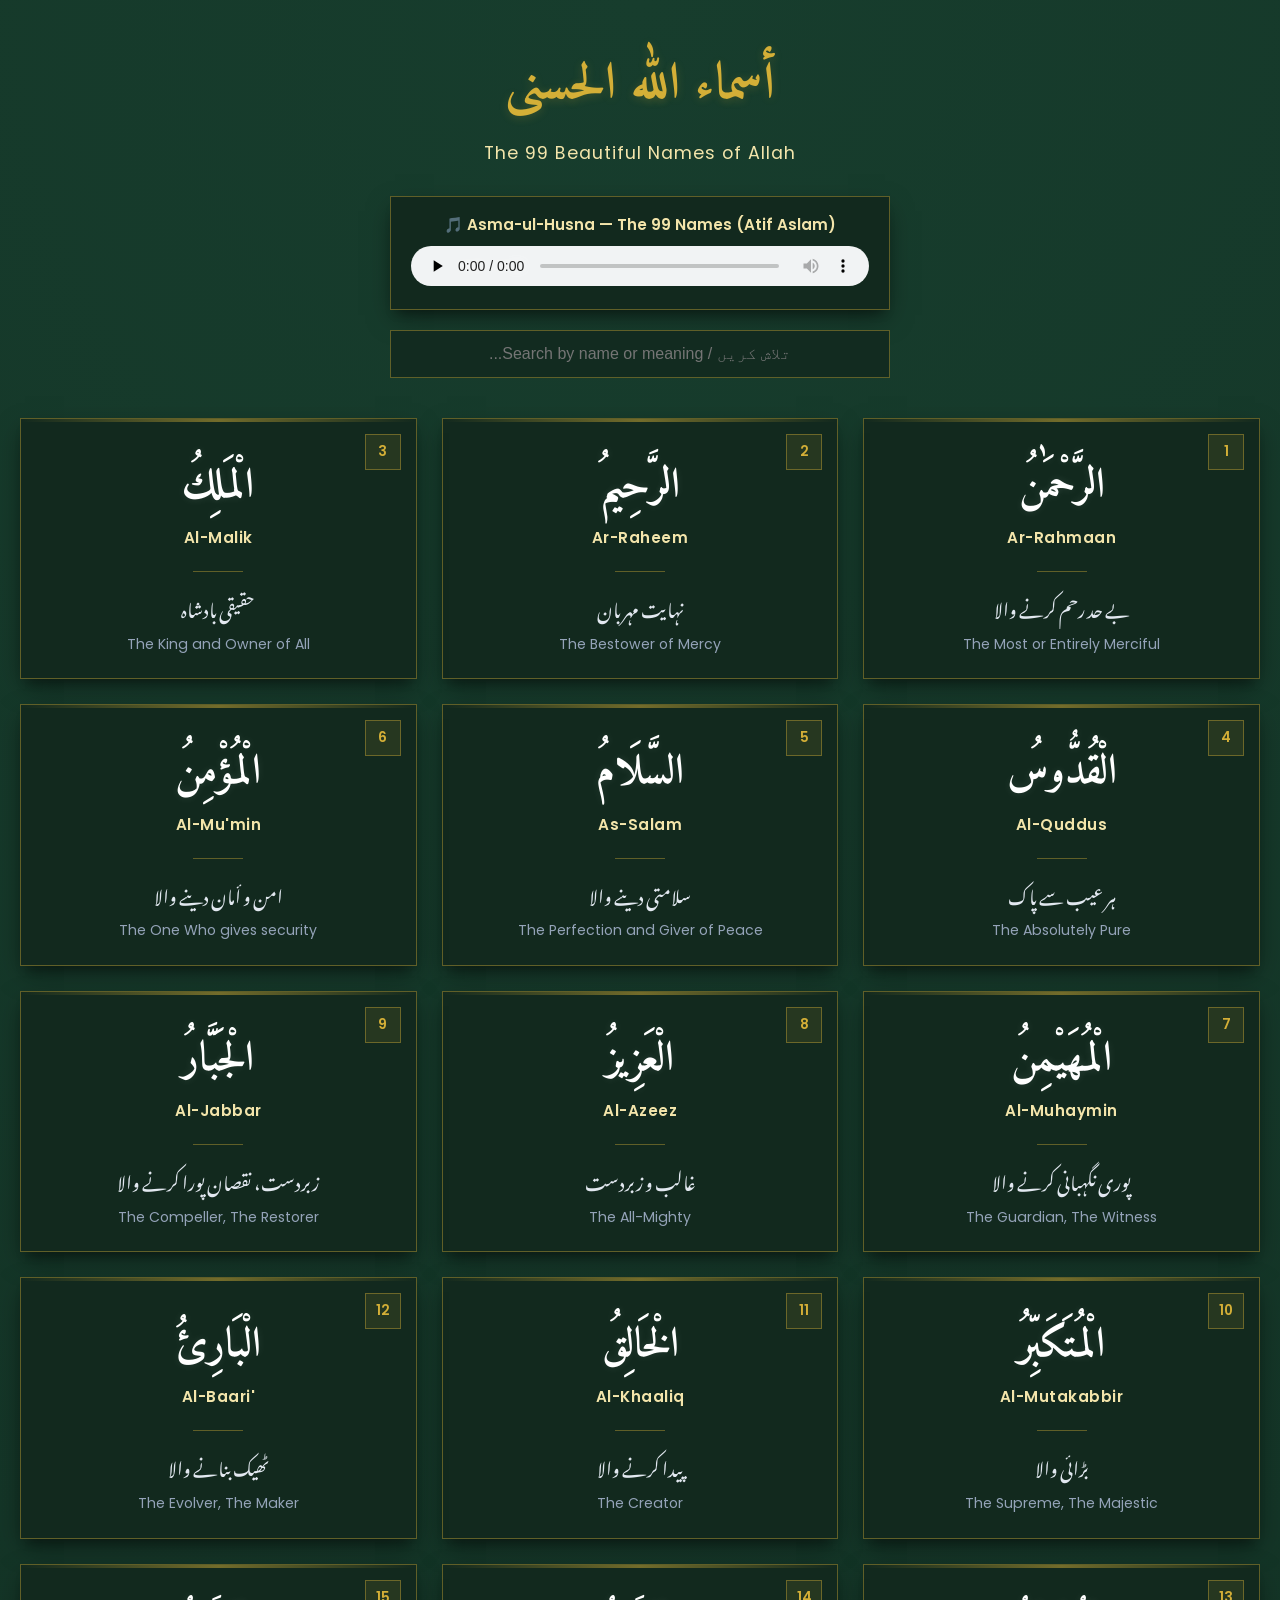
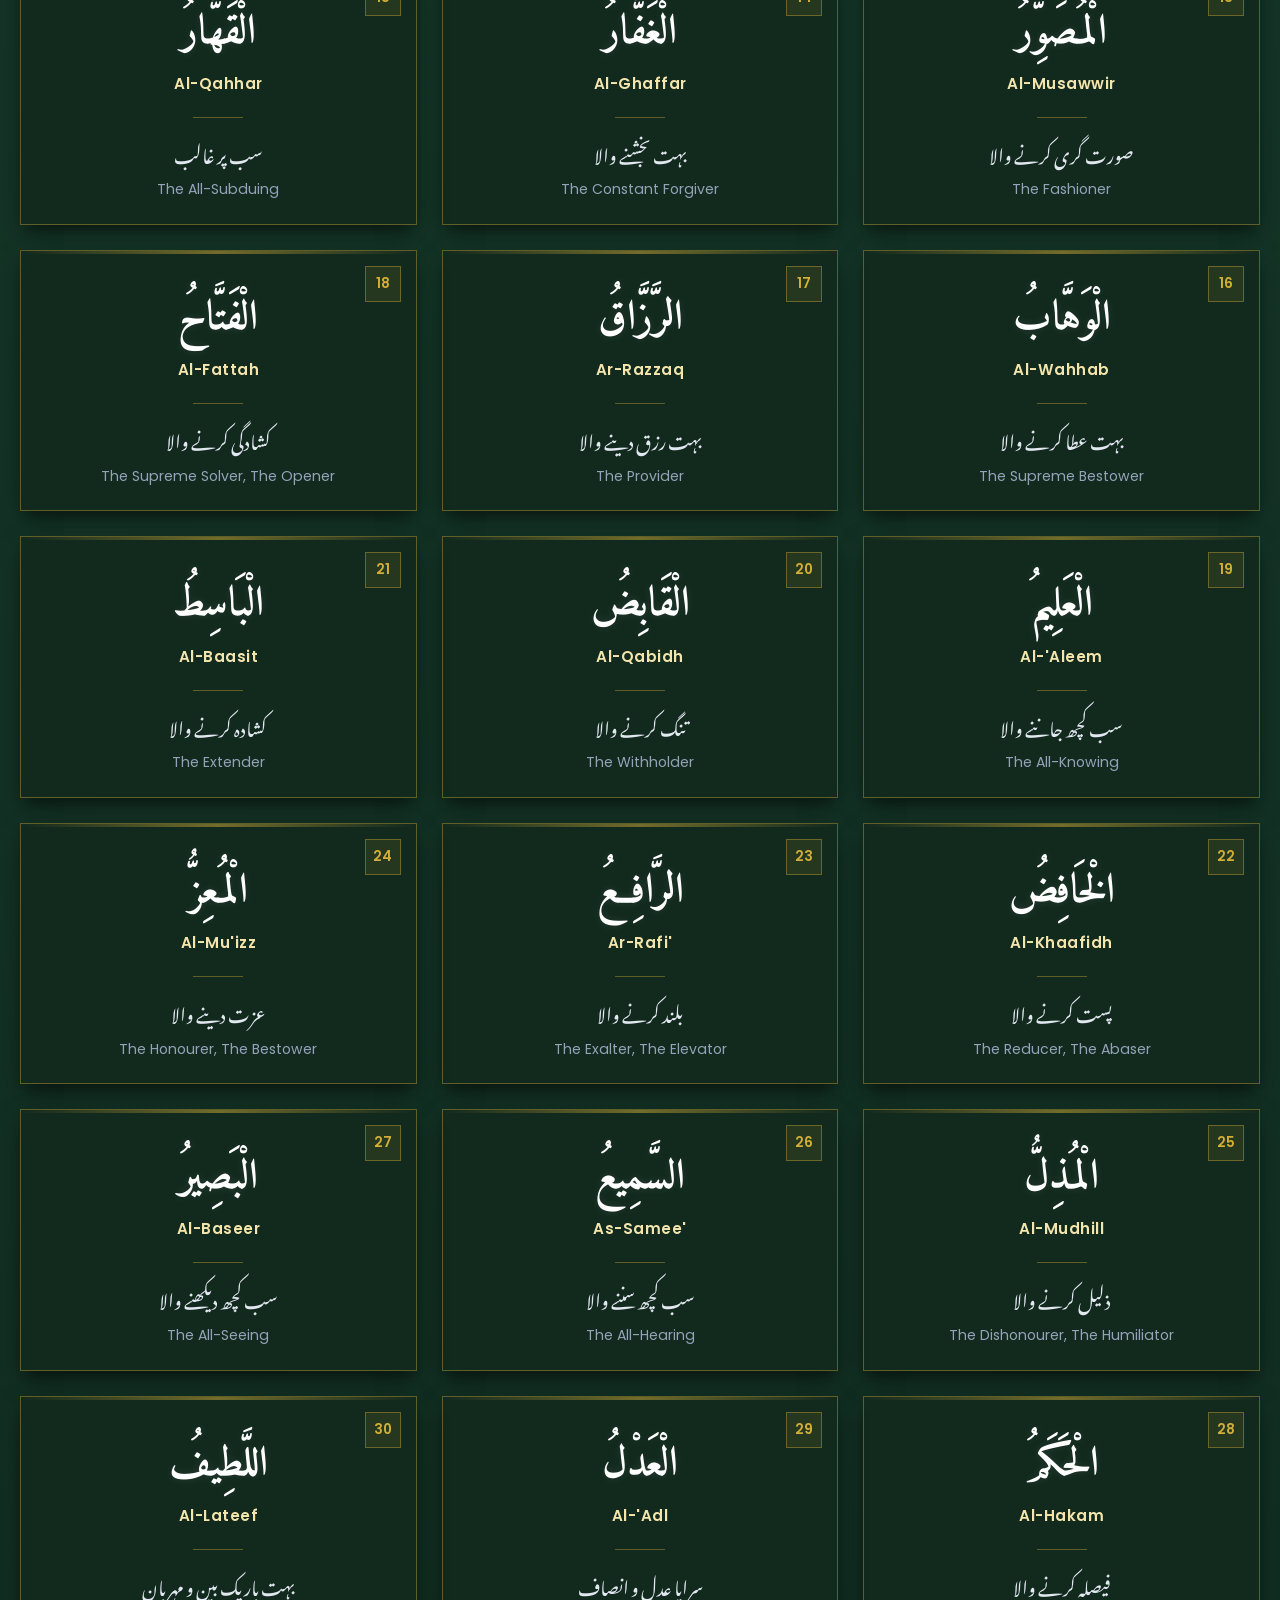
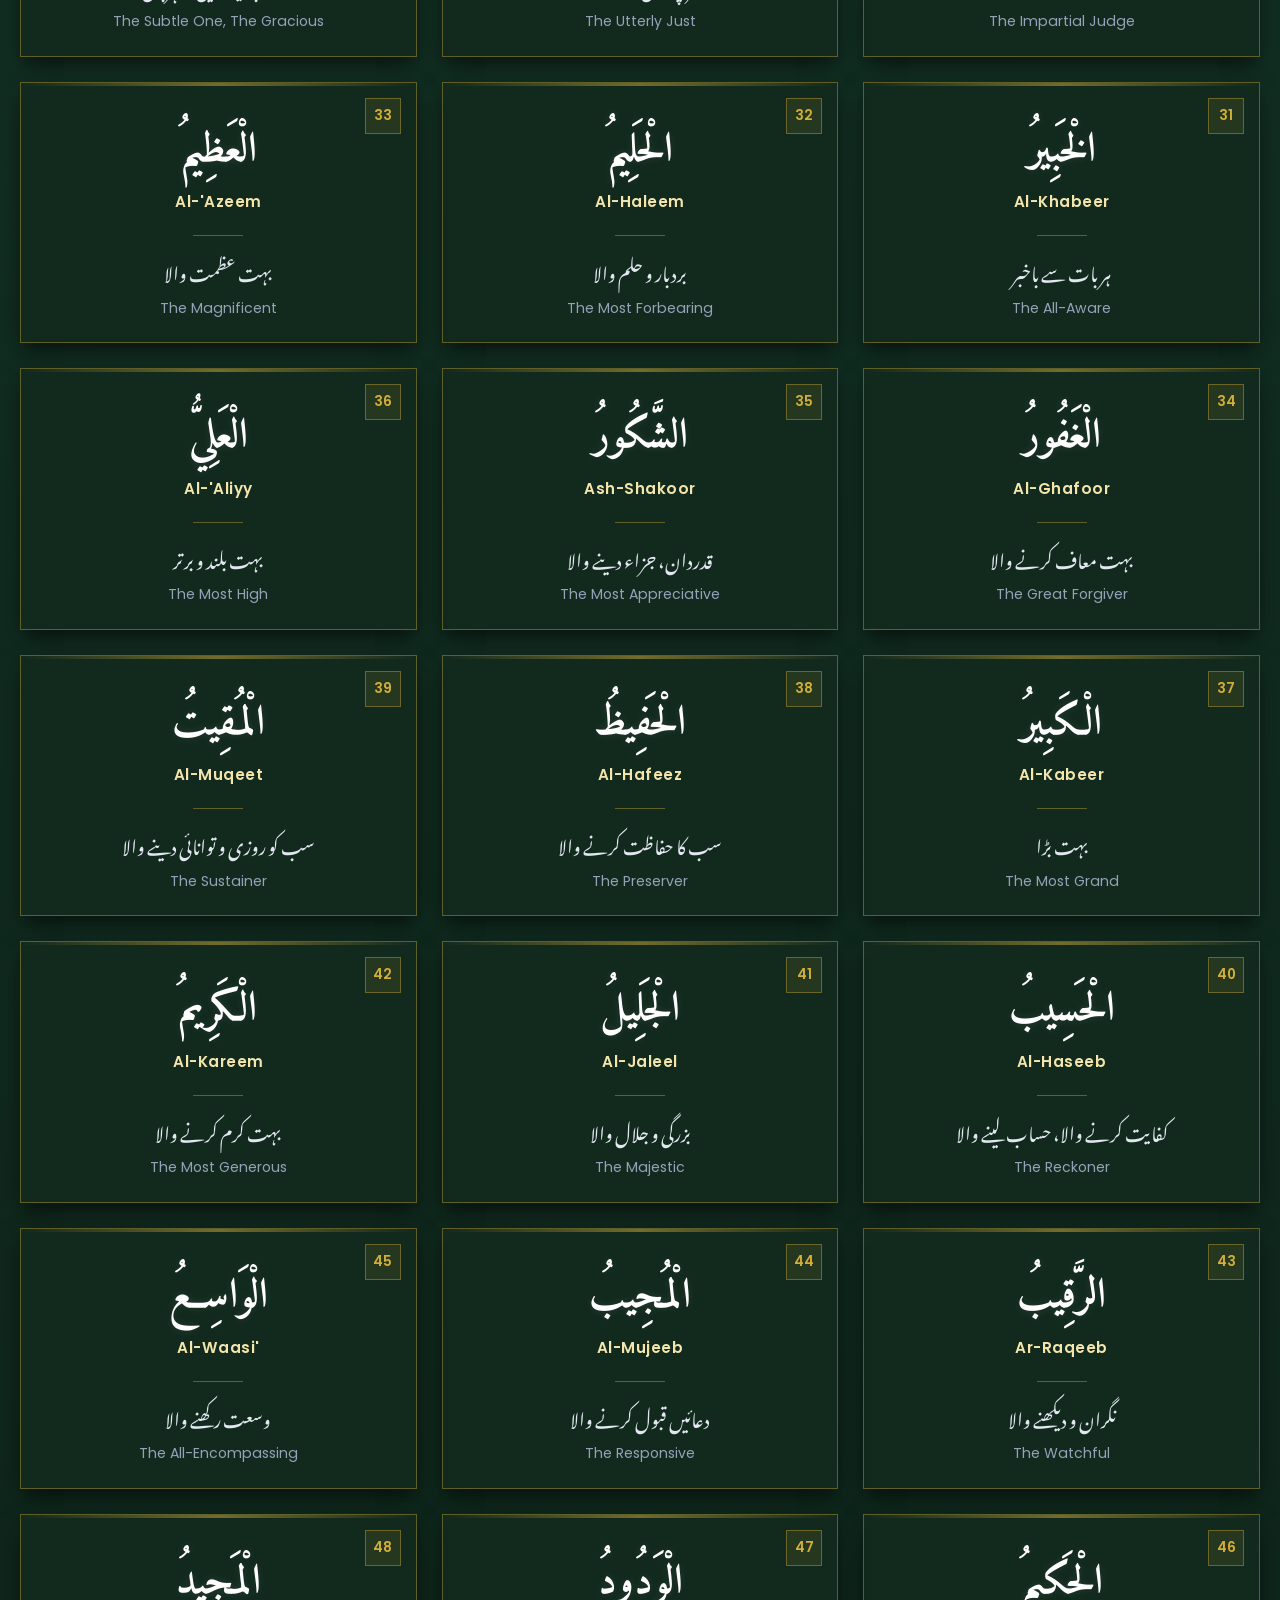
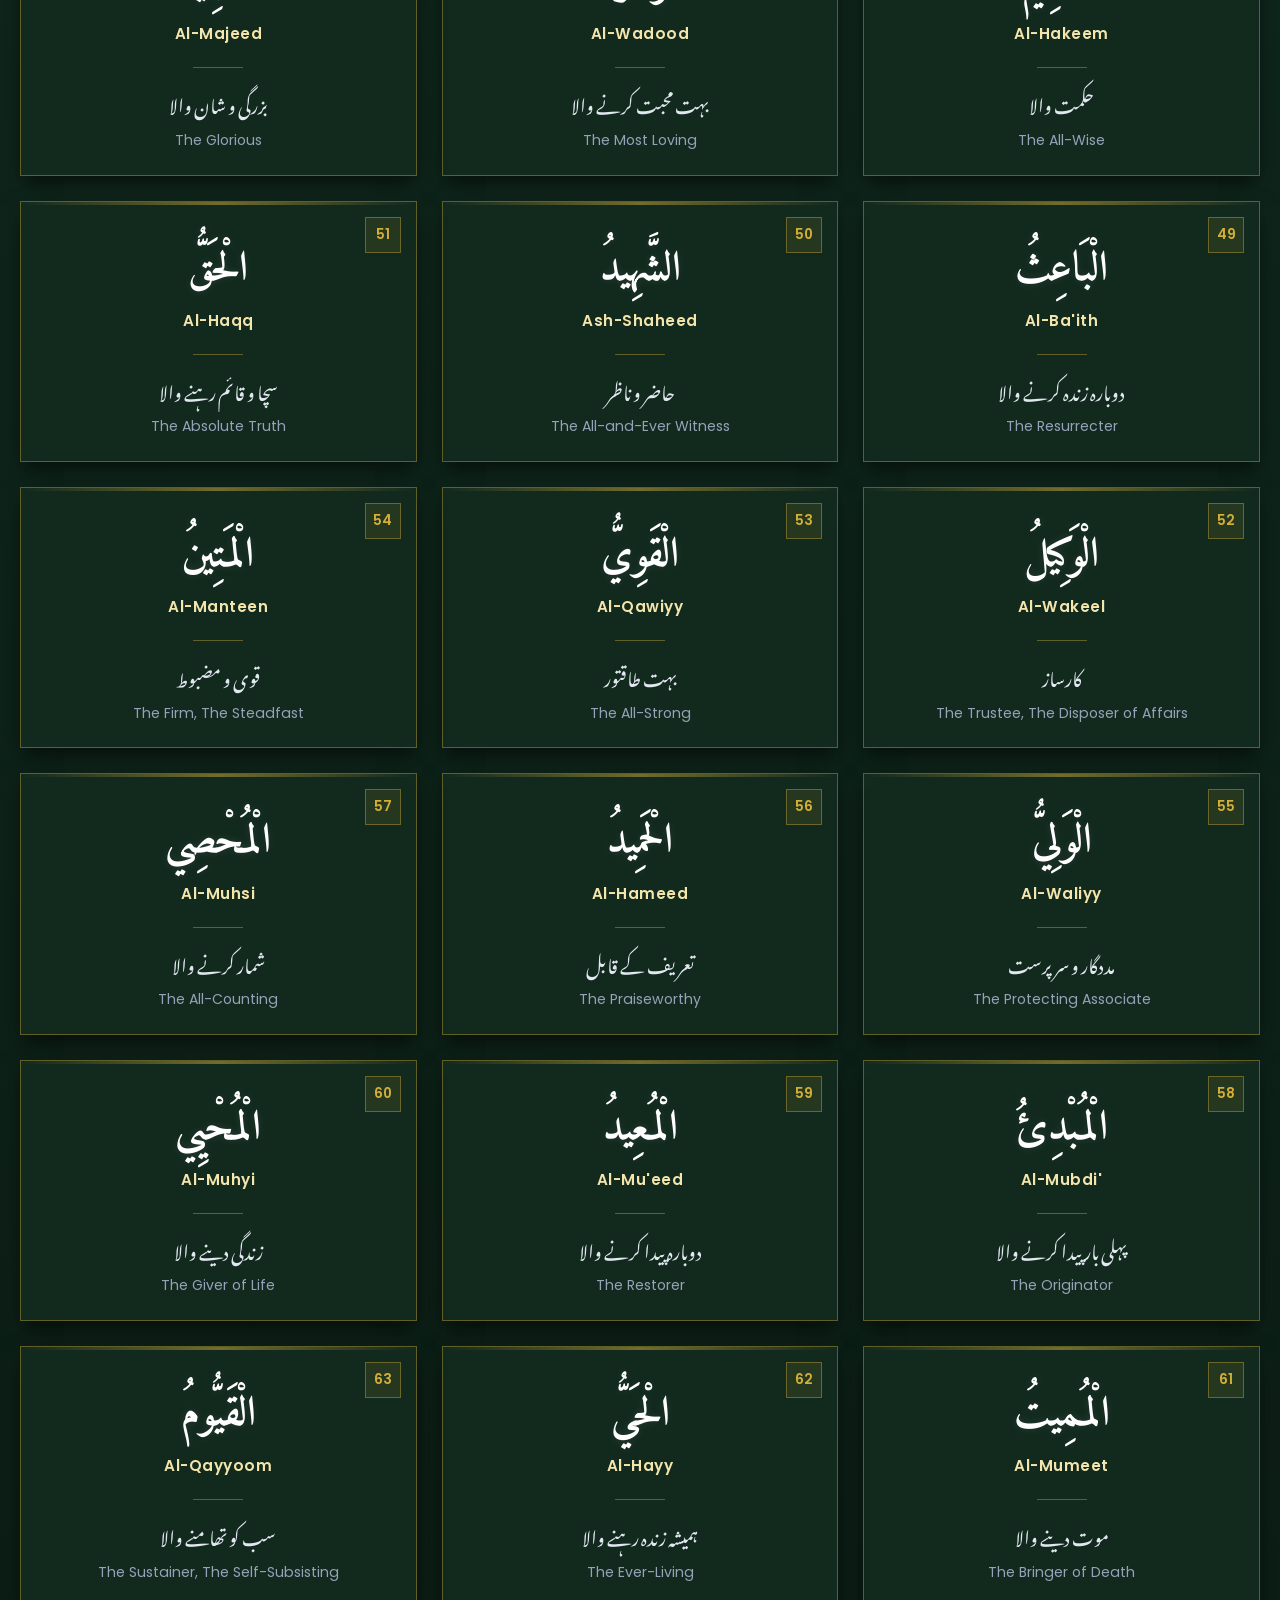
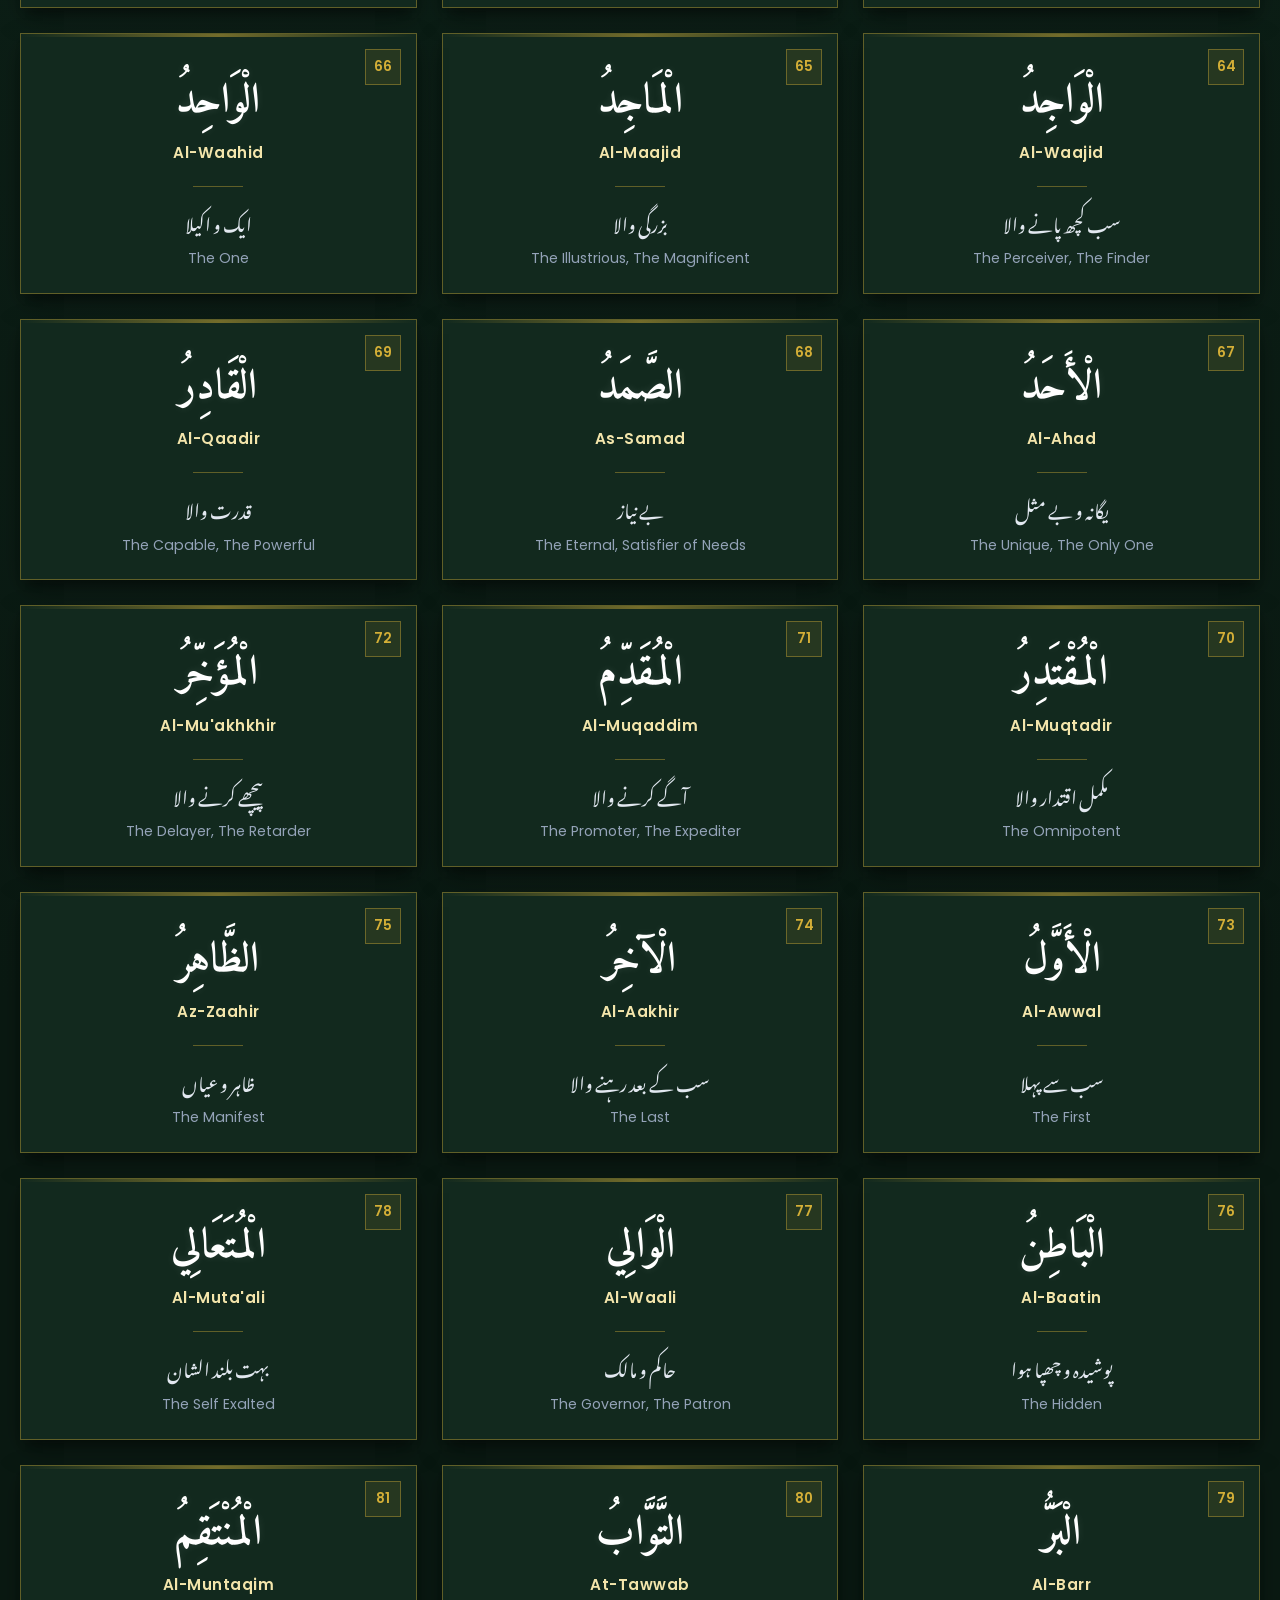
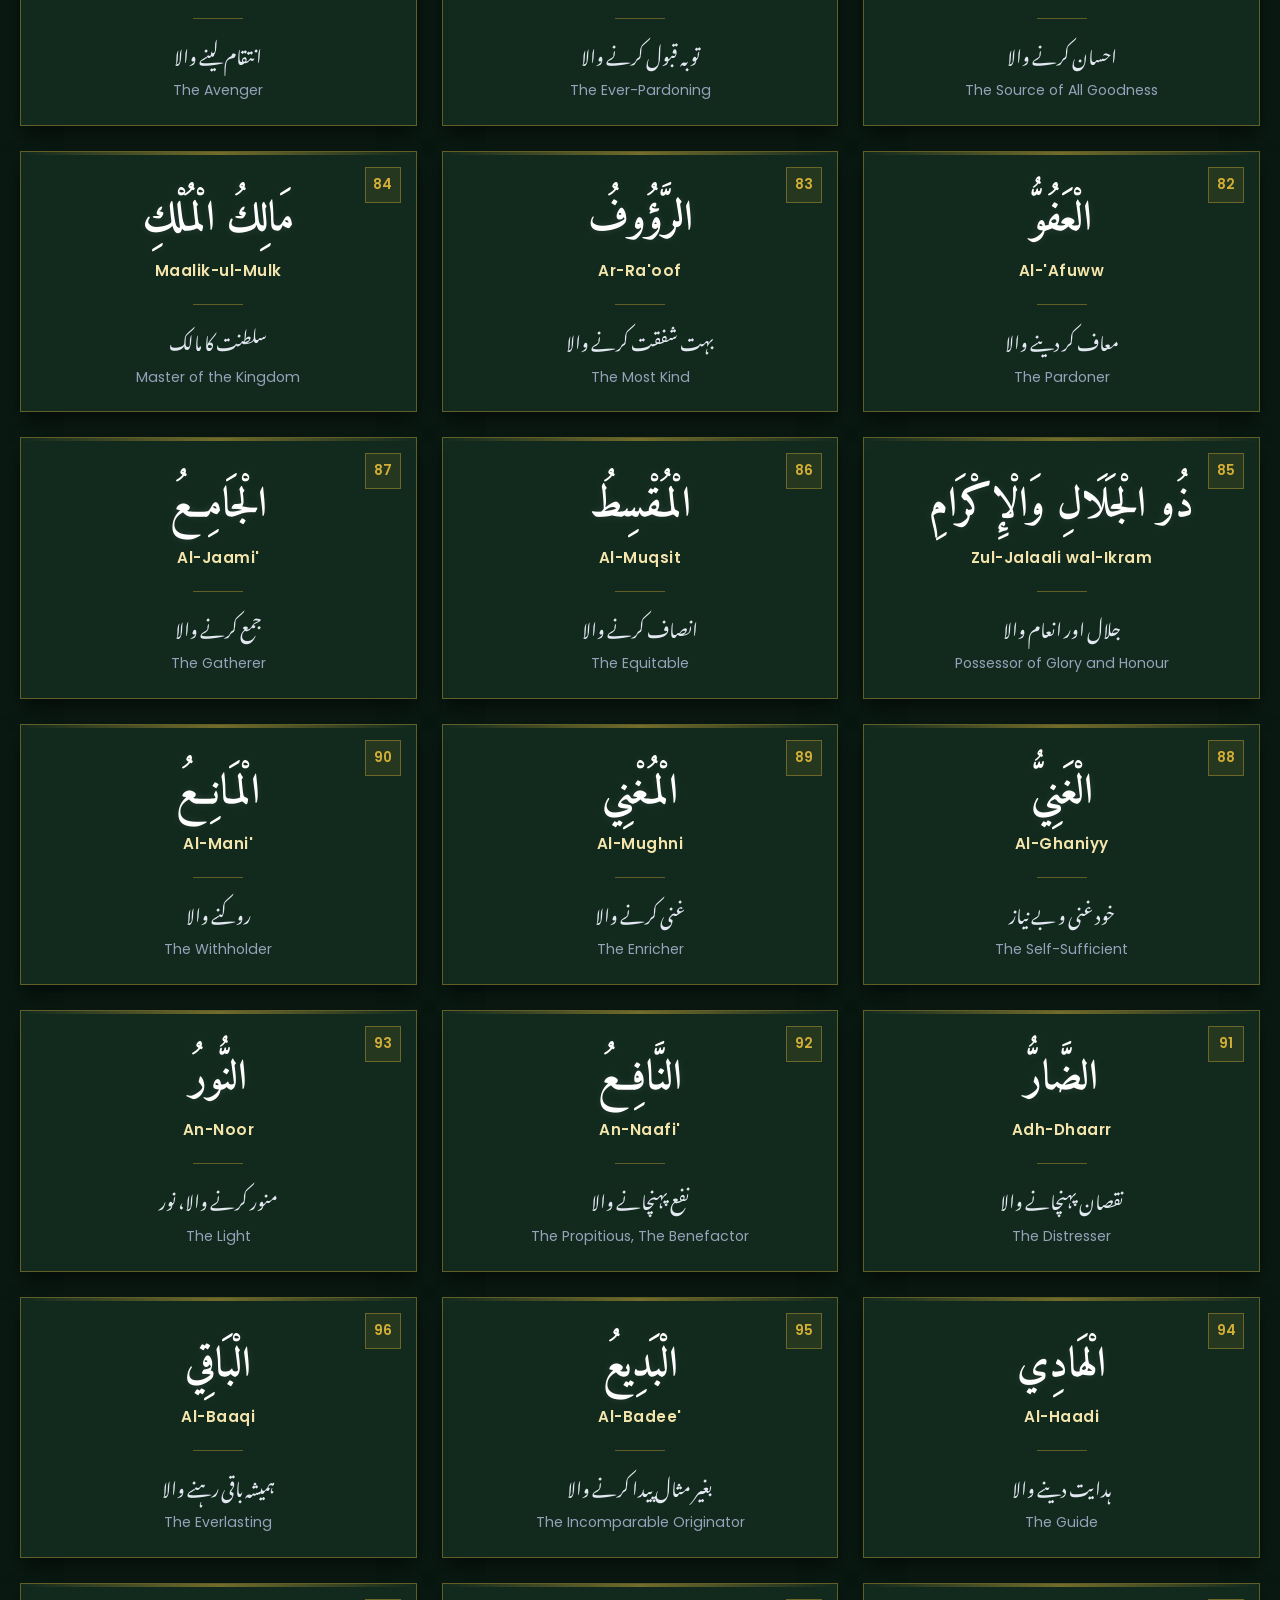
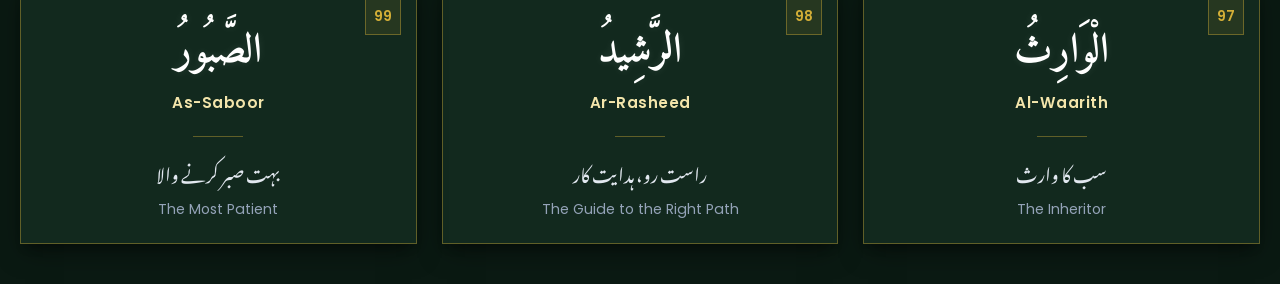
==== Allah/index.html @ 7d2c1399 "Add files via upload" ====
<!DOCTYPE html>
<html lang="ur" dir="rtl">
<head>
    <meta charset="UTF-8">
    <meta name="viewport" content="width=device-width, initial-scale=1.0">
    <title>أسماء الله الحسنى - 99 Names of Allah</title>
    <!-- Google Fonts -->
    <link rel="preconnect" href="https://fonts.googleapis.com">
    <link rel="preconnect" href="https://fonts.gstatic.com" crossorigin>
    <link href="https://fonts.googleapis.com/css2?family=Amiri:ital,wght@0,400;0,700;1,400&family=Noto+Nastaliq+Urdu:wght@400;700&family=Poppins:wght@300;400;600&display=swap" rel="stylesheet">
    
    <style>
        :root {
            --bg-primary: #0a1912;
            --bg-card: #12291e;
            --accent-gold: #d4af37;
            --accent-gold-light: #f3e5ab;
            --text-arabic: #ffffff;
            --text-urdu: #e2e8f0;
            --text-english: #94a3b8;
            --border-gold: rgba(212, 175, 55, 0.4);
            --shadow-card: 0 10px 25px -5px rgba(0, 0, 0, 0.5), 0 8px 10px -6px rgba(0, 0, 0, 0.3);
        }

        * {
            box-sizing: border-box;
            margin: 0;
            padding: 0;
        }

        body {
            background-color: var(--bg-primary);
            background-image: radial-gradient(circle at 50% 0%, #173d2d 0%, #0a1912 75%);
            color: var(--text-urdu);
            font-family: 'Poppins', 'Noto Nastaliq Urdu', sans-serif;
            min-height: 100vh;
            padding: 40px 20px;
        }

        .header {
            text-align: center;
            margin-bottom: 30px;
        }

        .header h1 {
            font-family: 'Amiri', serif;
            font-size: 3.2rem;
            color: var(--accent-gold);
            margin-bottom: 10px;
            text-shadow: 0 2px 10px rgba(212, 175, 55, 0.2);
        }

        .header p {
            font-size: 1.1rem;
            color: var(--accent-gold-light);
            letter-spacing: 1px;
            direction: ltr;
        }

        /* Audio Player Section */
        .audio-container {
            max-width: 500px;
            margin: 0 auto 20px auto;
            background: var(--bg-card);
            border: 1px solid var(--border-gold);
            padding: 16px 20px;
            border-radius: 0; /* Sharp square corners */
            text-align: center;
            box-shadow: var(--shadow-card);
        }

        .audio-title {
            color: var(--accent-gold-light);
            font-size: 0.95rem;
            margin-bottom: 10px;
            font-weight: 600;
            direction: ltr;
        }

        .audio-container audio {
            width: 100%;
            height: 40px;
            outline: none;
            border-radius: 0; /* Sharp corners for audio player control */
        }

        .search-container {
            max-width: 500px;
            margin: 0 auto 40px auto;
            position: relative;
        }

        .search-container input {
            width: 100%;
            padding: 14px 20px;
            border-radius: 0; /* Sharp square corners */
            border: 1px solid var(--border-gold);
            background: rgba(18, 41, 30, 0.8);
            color: #fff;
            font-size: 1rem;
            text-align: center;
            outline: none;
            backdrop-filter: blur(5px);
            transition: all 0.3s ease;
        }

        .search-container input:focus {
            border-color: var(--accent-gold);
            box-shadow: 0 0 15px rgba(212, 175, 55, 0.3);
        }

        /* Responsive Grid: 3 cards per row on Desktop */
        .names-grid {
            display: grid;
            grid-template-columns: repeat(3, 1fr);
            gap: 25px;
            max-width: 1280px;
            margin: 0 auto;
            direction: rtl; /* Flow starts from Urdu/Right side */
        }

        .card {
            background: var(--bg-card);
            border: 1px solid var(--border-gold);
            border-radius: 0; /* Sharp square corners */
            padding: 24px 20px;
            position: relative;
            display: flex;
            flex-direction: column;
            align-items: center;
            justify-content: space-between;
            text-align: center;
            box-shadow: var(--shadow-card);
            transition: transform 0.3s ease, box-shadow 0.3s ease, border-color 0.3s ease;
            overflow: hidden;
        }

        .card::before {
            content: '';
            position: absolute;
            top: 0;
            left: 0;
            right: 0;
            height: 3px;
            background: linear-gradient(90deg, transparent, var(--accent-gold), transparent);
            opacity: 0.5;
            transition: opacity 0.3s ease;
        }

        .card:hover {
            transform: translateY(-6px);
            border-color: var(--accent-gold);
            box-shadow: 0 15px 30px -5px rgba(0, 0, 0, 0.7), 0 0 15px rgba(212, 175, 55, 0.2);
        }

        .card:hover::before {
            opacity: 1;
        }

        /* Square Number Badge on Right Side */
        .number-badge {
            position: absolute;
            top: 15px;
            right: 15px;
            width: 36px;
            height: 36px;
            background: rgba(212, 175, 55, 0.1);
            border: 1px solid var(--border-gold);
            border-radius: 0; /* Sharp square corners */
            color: var(--accent-gold);
            font-size: 0.85rem;
            font-weight: 600;
            display: flex;
            align-items: center;
            justify-content: center;
            direction: ltr;
        }

        .arabic-name {
            font-family: 'Amiri', serif;
            font-size: 2.6rem;
            font-weight: 700;
            color: var(--text-arabic);
            margin: 15px 0 10px 0;
            line-height: 1.4;
            text-shadow: 0 0 8px rgba(255, 255, 255, 0.1);
        }

        .transliteration {
            font-size: 0.95rem;
            color: var(--accent-gold-light);
            font-weight: 600;
            letter-spacing: 0.5px;
            margin-bottom: 12px;
            direction: ltr;
        }

        .divider {
            width: 50px;
            height: 1px;
            background: var(--border-gold);
            margin: 10px 0 14px 0;
        }

        .urdu-meaning {
            font-family: 'Noto Nastaliq Urdu', serif;
            font-size: 1.15rem;
            color: var(--text-urdu);
            line-height: 2.2;
            margin-bottom: 8px;
        }

        .english-meaning {
            font-size: 0.88rem;
            color: var(--text-english);
            direction: ltr;
            line-height: 1.4;
        }

        /* Responsive Breakpoints */
        @media (max-width: 1024px) {
            .names-grid {
                grid-template-columns: repeat(2, 1fr);
                gap: 20px;
            }
        }

        @media (max-width: 640px) {
            .names-grid {
                grid-template-columns: 1fr;
            }
            .header h1 {
                font-size: 2.4rem;
            }
            .arabic-name {
                font-size: 2.2rem;
            }
        }
    </style>
</head>
<body>

    <div class="header">
        <h1>أسماء الله الحسنى</h1>
        <p>The 99 Beautiful Names of Allah</p>
    </div>

    <!-- Audio Link / Player Option Before Search -->
    <div class="audio-container">
        <div class="audio-title">🎵 Asma-ul-Husna — The 99 Names (Atif Aslam)</div>
        <audio controls preload="none">
            <source src="Asma-ul-Husna _ The 99 Names _ Atif Aslam.mp4" type="audio/mpeg">
            Your browser does not support the audio element.
        </audio>
    </div>

    <!-- Search Input Bar -->
    <div class="search-container">
        <input type="text" id="searchInput" placeholder="تلاش کریں / Search by name or meaning..." onkeyup="filterCards()">
    </div>

    <div class="names-grid" id="namesGrid"></div>

    <script>
        const allahNames = [
            { id: 1, arabic: "الرَّحْمَٰنُ", transliteration: "Ar-Rahmaan", urdu: "بے حد رحم کرنے والا", english: "The Most or Entirely Merciful" },
            { id: 2, arabic: "الرَّحِيمُ", transliteration: "Ar-Raheem", urdu: "نہایت مہربان", english: "The Bestower of Mercy" },
            { id: 3, arabic: "الْمَلِكُ", transliteration: "Al-Malik", urdu: "حقیقی بادشاہ", english: "The King and Owner of All" },
            { id: 4, arabic: "الْقُدُّوسُ", transliteration: "Al-Quddus", urdu: "ہر عیب سے پاک", english: "The Absolutely Pure" },
            { id: 5, arabic: "السَّلَامُ", transliteration: "As-Salam", urdu: "سلامتی دینے والا", english: "The Perfection and Giver of Peace" },
            { id: 6, arabic: "الْمُؤْمِنُ", transliteration: "Al-Mu'min", urdu: "امن و أمان دینے والا", english: "The One Who gives security" },
            { id: 7, arabic: "الْمُهَيْمِنُ", transliteration: "Al-Muhaymin", urdu: "پوری نگہبانی کرنے والا", english: "The Guardian, The Witness" },
            { id: 8, arabic: "الْعَزِيزُ", transliteration: "Al-Azeez", urdu: "غالب و زبردست", english: "The All-Mighty" },
            { id: 9, arabic: "الْجَبَّارُ", transliteration: "Al-Jabbar", urdu: "زبردست، نقصان پورا کرنے والا", english: "The Compeller, The Restorer" },
            { id: 10, arabic: "الْمُتَكَبِّرُ", transliteration: "Al-Mutakabbir", urdu: "بڑائی والا", english: "The Supreme, The Majestic" },
            { id: 11, arabic: "الْخَالِقُ", transliteration: "Al-Khaaliq", urdu: "پیدا کرنے والا", english: "The Creator" },
            { id: 12, arabic: "الْبَارِئُ", transliteration: "Al-Baari'", urdu: "ٹھیک بنانے والا", english: "The Evolver, The Maker" },
            { id: 13, arabic: "الْمُصَوِّرُ", transliteration: "Al-Musawwir", urdu: "صورت گری کرنے والا", english: "The Fashioner" },
            { id: 14, arabic: "الْغَفَّارُ", transliteration: "Al-Ghaffar", urdu: "بہت بخشنے والا", english: "The Constant Forgiver" },
            { id: 15, arabic: "الْقَهَّارُ", transliteration: "Al-Qahhar", urdu: "سب پر غالب", english: "The All-Subduing" },
            { id: 16, arabic: "الْوَهَّابُ", transliteration: "Al-Wahhab", urdu: "بہت عطا کرنے والا", english: "The Supreme Bestower" },
            { id: 17, arabic: "الرَّزَّاقُ", transliteration: "Ar-Razzaq", urdu: "بہت رزق دینے والا", english: "The Provider" },
            { id: 18, arabic: "الْفَتَّاحُ", transliteration: "Al-Fattah", urdu: "کشادگی کرنے والا", english: "The Supreme Solver, The Opener" },
            { id: 19, arabic: "الْعَلِيمُ", transliteration: "Al-'Aleem", urdu: "سب کچھ جاننے والا", english: "The All-Knowing" },
            { id: 20, arabic: "الْقَابِضُ", transliteration: "Al-Qabidh", urdu: "تنگ کرنے والا", english: "The Withholder" },
            { id: 21, arabic: "الْبَاسِطُ", transliteration: "Al-Baasit", urdu: "کشادہ کرنے والا", english: "The Extender" },
            { id: 22, arabic: "الْخَافِضُ", transliteration: "Al-Khaafidh", urdu: "پست کرنے والا", english: "The Reducer, The Abaser" },
            { id: 23, arabic: "الرَّافِعُ", transliteration: "Ar-Rafi'", urdu: "بلند کرنے والا", english: "The Exalter, The Elevator" },
            { id: 24, arabic: "الْمُعِزُّ", transliteration: "Al-Mu'izz", urdu: "عزت دینے والا", english: "The Honourer, The Bestower" },
            { id: 25, arabic: "الْمُذِلُّ", transliteration: "Al-Mudhill", urdu: "ذلیل کرنے والا", english: "The Dishonourer, The Humiliator" },
            { id: 26, arabic: "السَّمِيعُ", transliteration: "As-Samee'", urdu: "سب کچھ سننے والا", english: "The All-Hearing" },
            { id: 27, arabic: "الْبَصِيرُ", transliteration: "Al-Baseer", urdu: "سب کچھ دیکھنے والا", english: "The All-Seeing" },
            { id: 28, arabic: "الْحَكَمُ", transliteration: "Al-Hakam", urdu: "فیصلہ کرنے والا", english: "The Impartial Judge" },
            { id: 29, arabic: "الْعَدْلُ", transliteration: "Al-'Adl", urdu: "سراپا عدل و انصاف", english: "The Utterly Just" },
            { id: 30, arabic: "اللَّطِيفُ", transliteration: "Al-Lateef", urdu: "بہت باریک بین و مہربان", english: "The Subtle One, The Gracious" },
            { id: 31, arabic: "الْخَبِيرُ", transliteration: "Al-Khabeer", urdu: "ہر بات سے باخبر", english: "The All-Aware" },
            { id: 32, arabic: "الْحَلِيمُ", transliteration: "Al-Haleem", urdu: "بردبار و حلم والا", english: "The Most Forbearing" },
            { id: 33, arabic: "الْعَظِيمُ", transliteration: "Al-'Azeem", urdu: "بہت عظمت والا", english: "The Magnificent" },
            { id: 34, arabic: "الْغَفُورُ", transliteration: "Al-Ghafoor", urdu: "بہت معاف کرنے والا", english: "The Great Forgiver" },
            { id: 35, arabic: "الشَّكُورُ", transliteration: "Ash-Shakoor", urdu: "قدردان، جزاء دینے والا", english: "The Most Appreciative" },
            { id: 36, arabic: "الْعَلِيُّ", transliteration: "Al-'Aliyy", urdu: "بہت بلند و برتر", english: "The Most High" },
            { id: 37, arabic: "الْكَبِيرُ", transliteration: "Al-Kabeer", urdu: "بہت بڑا", english: "The Most Grand" },
            { id: 38, arabic: "الْحَفِيظُ", transliteration: "Al-Hafeez", urdu: "سب کا حفاظت کرنے والا", english: "The Preserver" },
            { id: 39, arabic: "الْمُقِيتُ", transliteration: "Al-Muqeet", urdu: "سب کو روزی و توانائی دینے والا", english: "The Sustainer" },
            { id: 40, arabic: "الْحَسِيبُ", transliteration: "Al-Haseeb", urdu: "کفایت کرنے والا، حساب لینے والا", english: "The Reckoner" },
            { id: 41, arabic: "الْجَلِيلُ", transliteration: "Al-Jaleel", urdu: "بزرگی و جلال والا", english: "The Majestic" },
            { id: 42, arabic: "الْكَرِيمُ", transliteration: "Al-Kareem", urdu: "بہت کرم کرنے والا", english: "The Most Generous" },
            { id: 43, arabic: "الرَّقِيبُ", transliteration: "Ar-Raqeeb", urdu: "نگران و دیکھنے والا", english: "The Watchful" },
            { id: 44, arabic: "الْمُجِيبُ", transliteration: "Al-Mujeeb", urdu: "دعائیں قبول کرنے والا", english: "The Responsive" },
            { id: 45, arabic: "الْوَاسِعُ", transliteration: "Al-Waasi'", urdu: "وسعت رکھنے والا", english: "The All-Encompassing" },
            { id: 46, arabic: "الْحَكِيمُ", transliteration: "Al-Hakeem", urdu: "حکمت والا", english: "The All-Wise" },
            { id: 47, arabic: "الْوَدُودُ", transliteration: "Al-Wadood", urdu: "بہت محبت کرنے والا", english: "The Most Loving" },
            { id: 48, arabic: "الْمَجِيدُ", transliteration: "Al-Majeed", urdu: "بزرگی و شان والا", english: "The Glorious" },
            { id: 49, arabic: "الْبَاعِثُ", transliteration: "Al-Ba'ith", urdu: "دوبارہ زندہ کرنے والا", english: "The Resurrecter" },
            { id: 50, arabic: "الشَّهِيدُ", transliteration: "Ash-Shaheed", urdu: "حاضر و ناظر", english: "The All-and-Ever Witness" },
            { id: 51, arabic: "الْحَقُّ", transliteration: "Al-Haqq", urdu: "سچا و قائم رہنے والا", english: "The Absolute Truth" },
            { id: 52, arabic: "الْوَكِيلُ", transliteration: "Al-Wakeel", urdu: "کارساز", english: "The Trustee, The Disposer of Affairs" },
            { id: 53, arabic: "الْقَوِيُّ", transliteration: "Al-Qawiyy", urdu: "بہت طاقتور", english: "The All-Strong" },
            { id: 54, arabic: "الْمَتِينُ", transliteration: "Al-Manteen", urdu: "قوی و مضبوط", english: "The Firm, The Steadfast" },
            { id: 55, arabic: "الْوَلِيُّ", transliteration: "Al-Waliyy", urdu: "مددگار و سرپرست", english: "The Protecting Associate" },
            { id: 56, arabic: "الْحَمِيدُ", transliteration: "Al-Hameed", urdu: "تعریف کے قابل", english: "The Praiseworthy" },
            { id: 57, arabic: "الْمُحْصِي", transliteration: "Al-Muhsi", urdu: "شمار کرنے والا", english: "The All-Counting" },
            { id: 58, arabic: "الْمُبْدِئُ", transliteration: "Al-Mubdi'", urdu: "پہلی بار پیدا کرنے والا", english: "The Originator" },
            { id: 59, arabic: "الْمُعِيدُ", transliteration: "Al-Mu'eed", urdu: "دوبارہ پیدا کرنے والا", english: "The Restorer" },
            { id: 60, arabic: "الْمُحْيِي", transliteration: "Al-Muhyi", urdu: "زندگی دینے والا", english: "The Giver of Life" },
            { id: 61, arabic: "الْمُمِيتُ", transliteration: "Al-Mumeet", urdu: "موت دینے والا", english: "The Bringer of Death" },
            { id: 62, arabic: "الْحَيُّ", transliteration: "Al-Hayy", urdu: "ہمیشہ زندہ رہنے والا", english: "The Ever-Living" },
            { id: 63, arabic: "الْقَيُّومُ", transliteration: "Al-Qayyoom", urdu: "سب کو تھامنے والا", english: "The Sustainer, The Self-Subsisting" },
            { id: 64, arabic: "الْوَاجِدُ", transliteration: "Al-Waajid", urdu: "سب کچھ پانے والا", english: "The Perceiver, The Finder" },
            { id: 65, arabic: "الْمَاجِدُ", transliteration: "Al-Maajid", urdu: "بزرگی والا", english: "The Illustrious, The Magnificent" },
            { id: 66, arabic: "الْوَاحِدُ", transliteration: "Al-Waahid", urdu: "ایک و اکیلا", english: "The One" },
            { id: 67, arabic: "الْأَحَدُ", transliteration: "Al-Ahad", urdu: "یگانہ و بے مثل", english: "The Unique, The Only One" },
            { id: 68, arabic: "الصَّمَدُ", transliteration: "As-Samad", urdu: "بے نیاز", english: "The Eternal, Satisfier of Needs" },
            { id: 69, arabic: "الْقَادِرُ", transliteration: "Al-Qaadir", urdu: "قدرت والا", english: "The Capable, The Powerful" },
            { id: 70, arabic: "الْمُقْتَدِرُ", transliteration: "Al-Muqtadir", urdu: "مکمل اقتدار والا", english: "The Omnipotent" },
            { id: 71, arabic: "الْمُقَدِّمُ", transliteration: "Al-Muqaddim", urdu: "آگے کرنے والا", english: "The Promoter, The Expediter" },
            { id: 72, arabic: "الْمُؤَخِّرُ", transliteration: "Al-Mu'akhkhir", urdu: "پیچھے کرنے والا", english: "The Delayer, The Retarder" },
            { id: 73, arabic: "الْأَوَّلُ", transliteration: "Al-Awwal", urdu: "سب سے پہلا", english: "The First" },
            { id: 74, arabic: "الْآخِرُ", transliteration: "Al-Aakhir", urdu: "سب کے بعد رہنے والا", english: "The Last" },
            { id: 75, arabic: "الظَّاهِرُ", transliteration: "Az-Zaahir", urdu: "ظاہر و عیاں", english: "The Manifest" },
            { id: 76, arabic: "الْبَاطِنُ", transliteration: "Al-Baatin", urdu: "پوشیدہ و چھپا ہوا", english: "The Hidden" },
            { id: 77, arabic: "الْوَالِي", transliteration: "Al-Waali", urdu: "حاکم و مالک", english: "The Governor, The Patron" },
            { id: 78, arabic: "الْمُتَعَالِي", transliteration: "Al-Muta'ali", urdu: "بہت بلند الشان", english: "The Self Exalted" },
            { id: 79, arabic: "الْبَرُّ", transliteration: "Al-Barr", urdu: "احسان کرنے والا", english: "The Source of All Goodness" },
            { id: 80, arabic: "التَّوَّابُ", transliteration: "At-Tawwab", urdu: "توبہ قبول کرنے والا", english: "The Ever-Pardoning" },
            { id: 81, arabic: "الْمُنْتَقِمُ", transliteration: "Al-Muntaqim", urdu: "انتقام لینے والا", english: "The Avenger" },
            { id: 82, arabic: "الْعَفُوُّ", transliteration: "Al-'Afuww", urdu: "معاف کر دینے والا", english: "The Pardoner" },
            { id: 83, arabic: "الرَّؤُوفُ", transliteration: "Ar-Ra'oof", urdu: "بہت شفقت کرنے والا", english: "The Most Kind" },
            { id: 84, arabic: "مَالِكُ الْمُلْكِ", transliteration: "Maalik-ul-Mulk", urdu: "سلطنت کا مالک", english: "Master of the Kingdom" },
            { id: 85, arabic: "ذُو الْجَلَالِ وَالْإِكْرَامِ", transliteration: "Zul-Jalaali wal-Ikram", urdu: "جلال اور انعام والا", english: "Possessor of Glory and Honour" },
            { id: 86, arabic: "الْمُقْسِطُ", transliteration: "Al-Muqsit", urdu: "انصاف کرنے والا", english: "The Equitable" },
            { id: 87, arabic: "الْجَامِعُ", transliteration: "Al-Jaami'", urdu: "جمع کرنے والا", english: "The Gatherer" },
            { id: 88, arabic: "الْغَنِيُّ", transliteration: "Al-Ghaniyy", urdu: "خود غنی و بے نیاز", english: "The Self-Sufficient" },
            { id: 89, arabic: "الْمُغْنِي", transliteration: "Al-Mughni", urdu: "غنی کرنے والا", english: "The Enricher" },
            { id: 90, arabic: "الْمَانِعُ", transliteration: "Al-Mani'", urdu: "روکنے والا", english: "The Withholder" },
            { id: 91, arabic: "الضَّارُّ", transliteration: "Adh-Dhaarr", urdu: "نقصان پہنچانے والا", english: "The Distresser" },
            { id: 92, arabic: "النَّافِعُ", transliteration: "An-Naafi'", urdu: "نفع پہنچانے والا", english: "The Propitious, The Benefactor" },
            { id: 93, arabic: "النُّورُ", transliteration: "An-Noor", urdu: "منور کرنے والا، نور", english: "The Light" },
            { id: 94, arabic: "الْهَادِي", transliteration: "Al-Haadi", urdu: "ہدایت دینے والا", english: "The Guide" },
            { id: 95, arabic: "الْبَدِيعُ", transliteration: "Al-Badee'", urdu: "بغیر مثال پیدا کرنے والا", english: "The Incomparable Originator" },
            { id: 96, arabic: "الْبَاقِي", transliteration: "Al-Baaqi", urdu: "ہمیشہ باقی رہنے والا", english: "The Everlasting" },
            { id: 97, arabic: "الْوَارِثُ", transliteration: "Al-Waarith", urdu: "سب کا وارث", english: "The Inheritor" },
            { id: 98, arabic: "الرَّشِيدُ", transliteration: "Ar-Rasheed", urdu: "راست رو، ہدایت کار", english: "The Guide to the Right Path" },
            { id: 99, arabic: "الصَّبُورُ", transliteration: "As-Saboor", urdu: "بہت صبر کرنے والا", english: "The Most Patient" }
        ];

        function renderCards(data) {
            const grid = document.getElementById('namesGrid');
            grid.innerHTML = '';
            
            data.forEach(item => {
                const card = document.createElement('div');
                card.className = 'card';
                card.innerHTML = `
                    <div class="number-badge">${item.id}</div>
                    <div class="arabic-name">${item.arabic}</div>
                    <div class="transliteration">${item.transliteration}</div>
                    <div class="divider"></div>
                    <div class="urdu-meaning">${item.urdu}</div>
                    <div class="english-meaning">${item.english}</div>
                `;
                grid.appendChild(card);
            });
        }

        function filterCards() {
            const query = document.getElementById('searchInput').value.toLowerCase().trim();
            const filtered = allahNames.filter(item => 
                item.arabic.includes(query) ||
                item.transliteration.toLowerCase().includes(query) ||
                item.urdu.includes(query) ||
                item.english.toLowerCase().includes(query) ||
                item.id.toString() === query
            );
            renderCards(filtered);
        }

        // Initial render
        renderCards(allahNames);
    </script>
</body>
</html>
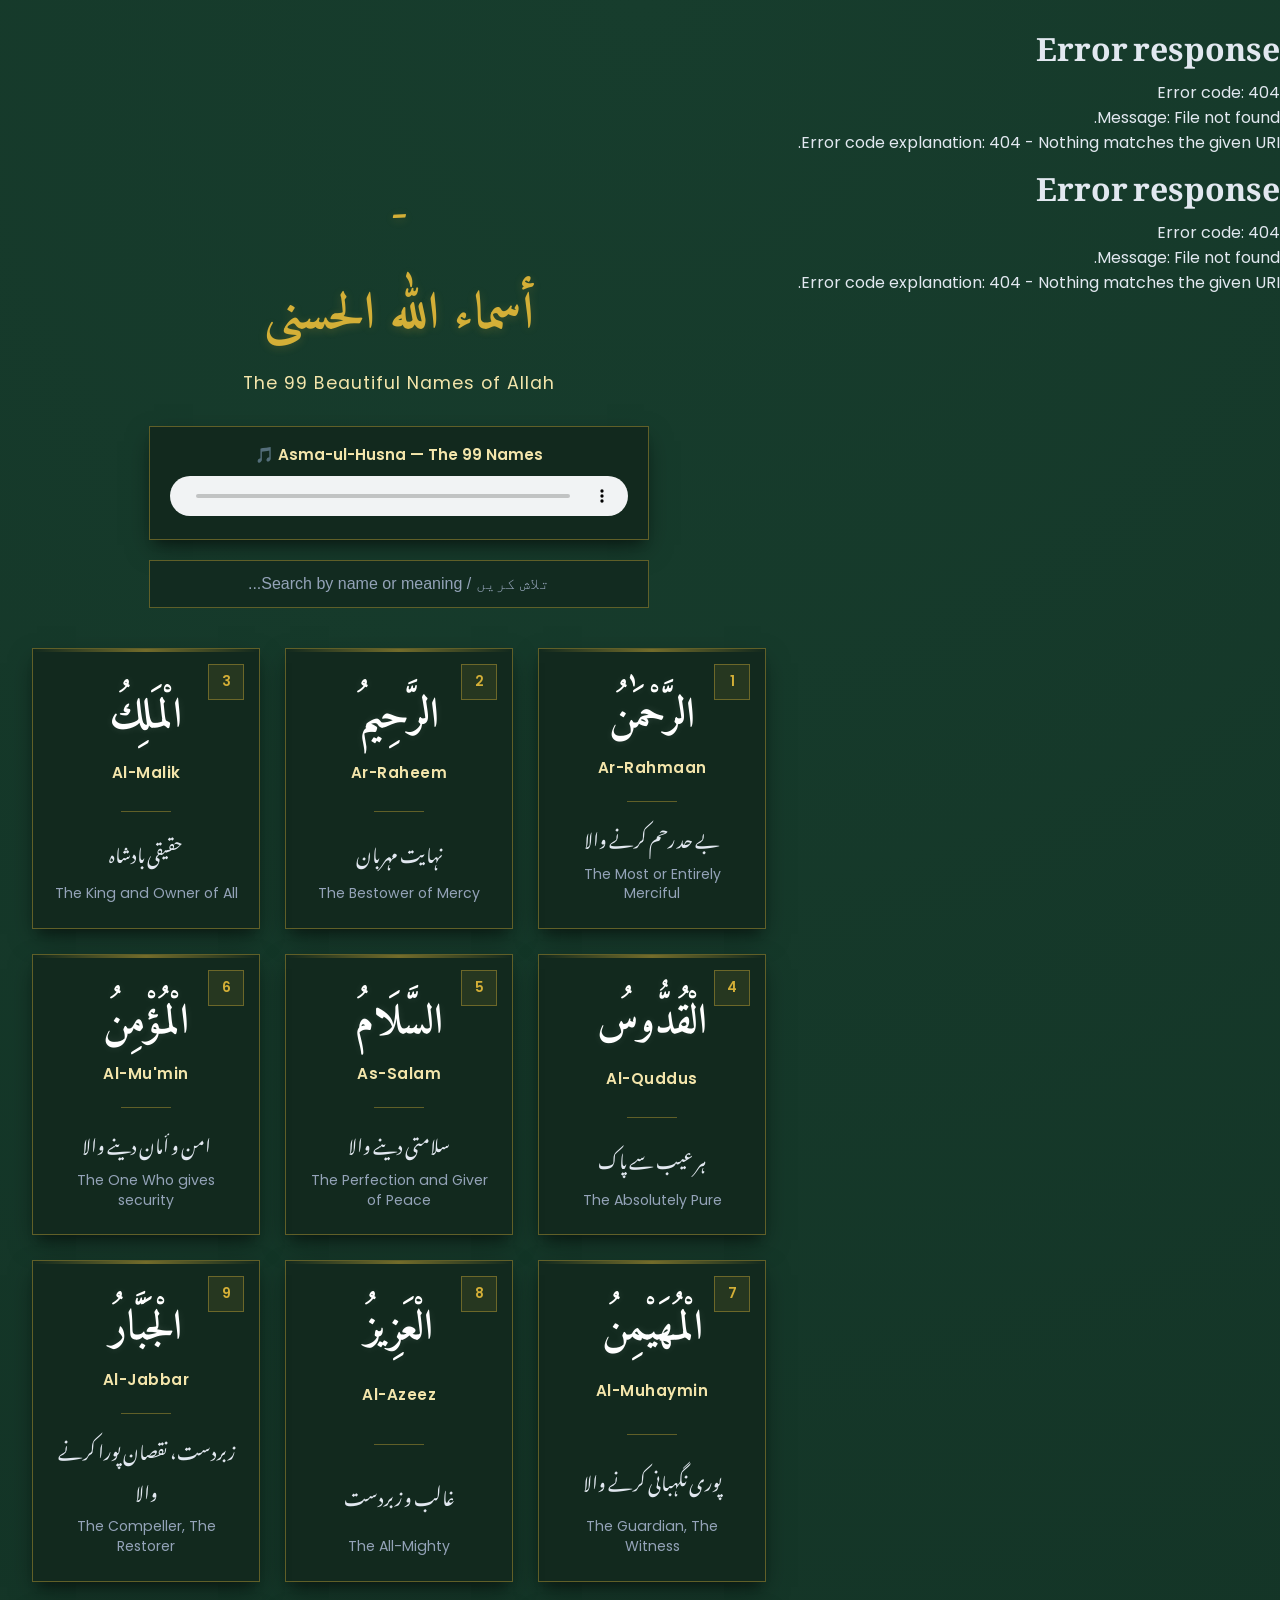
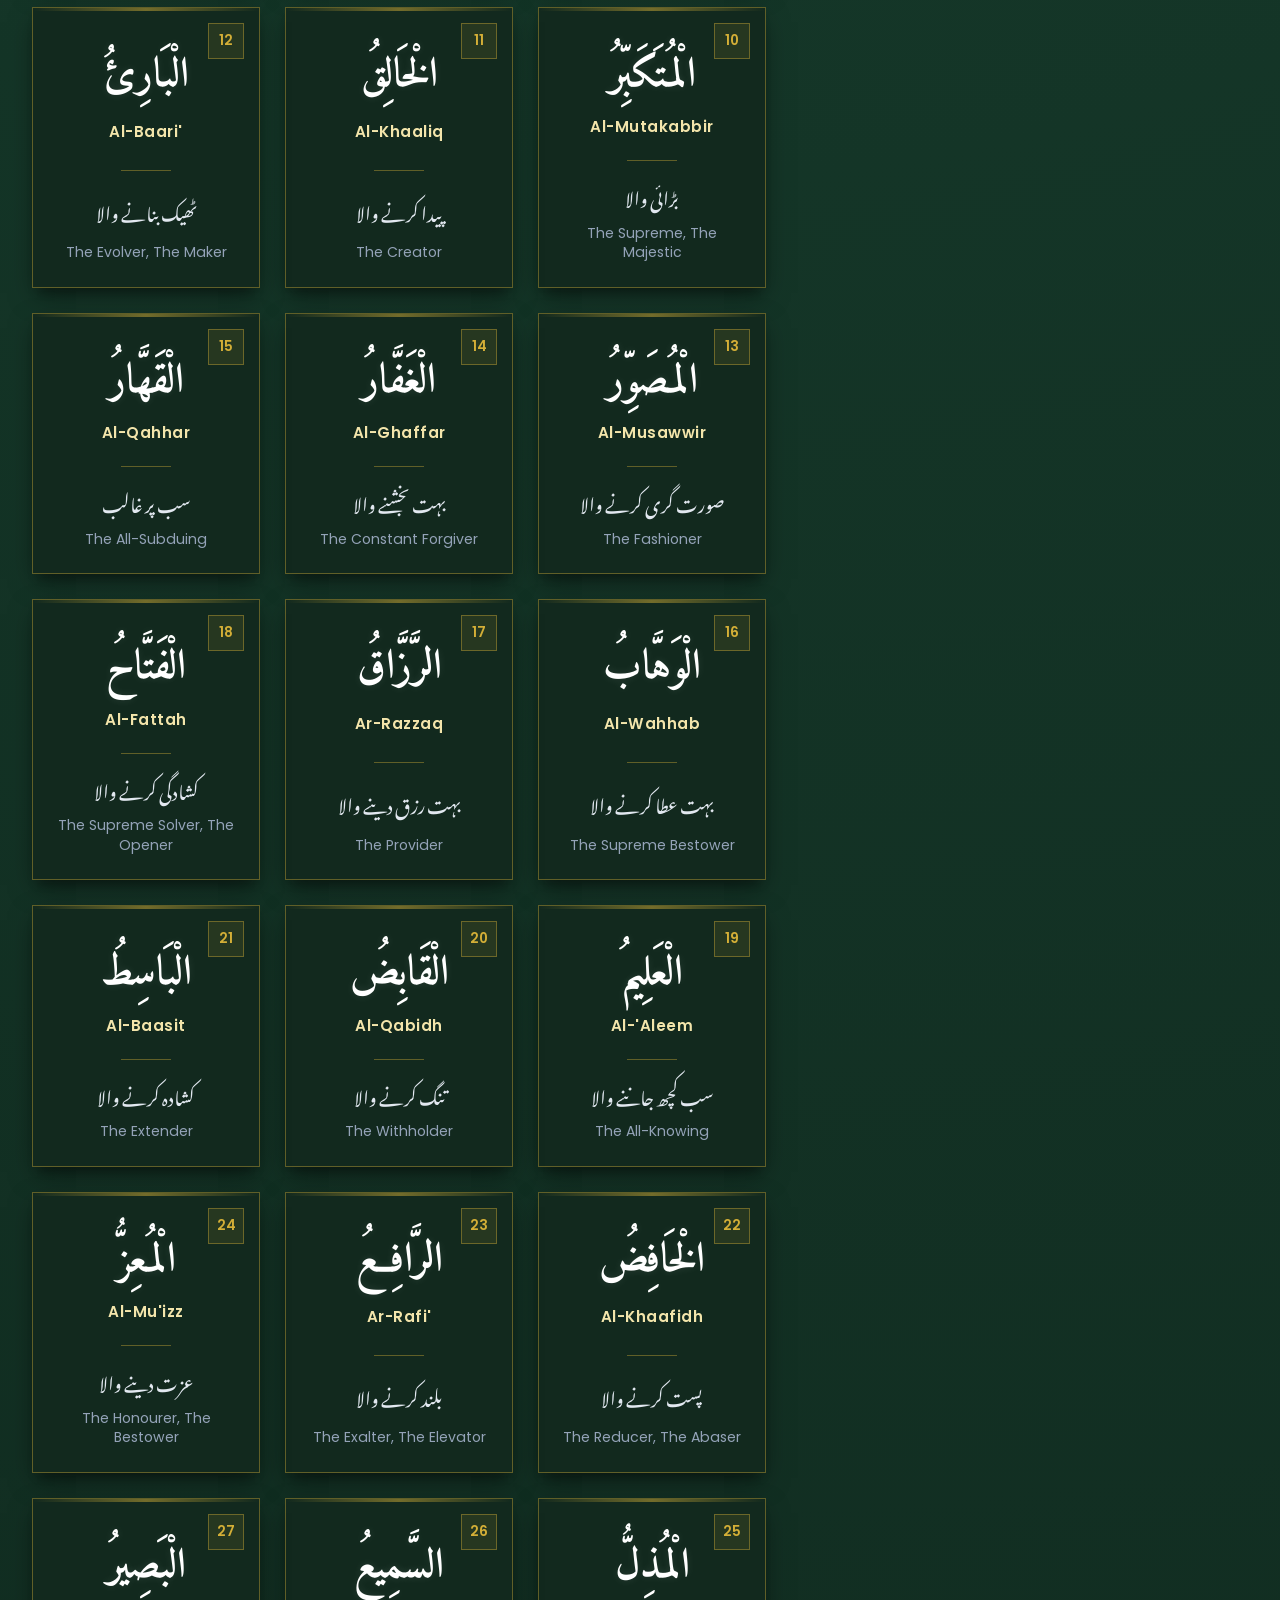
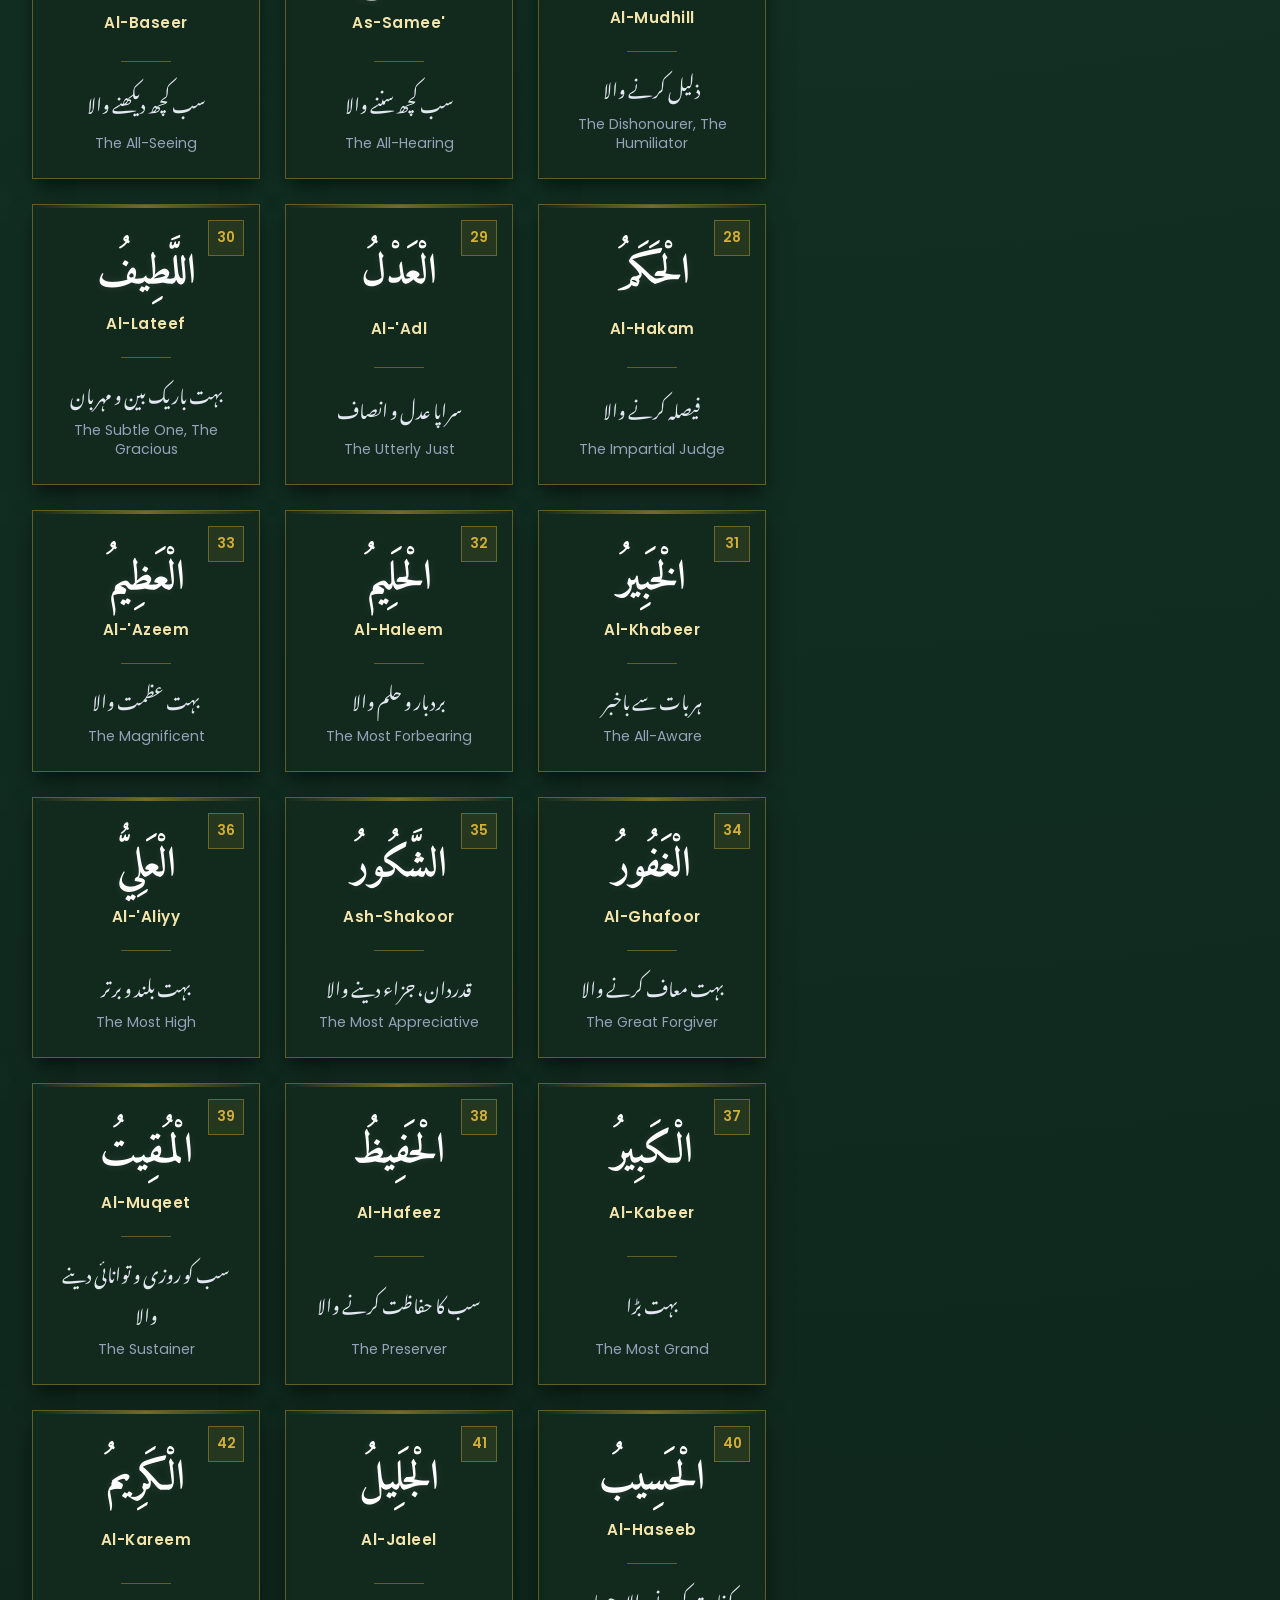
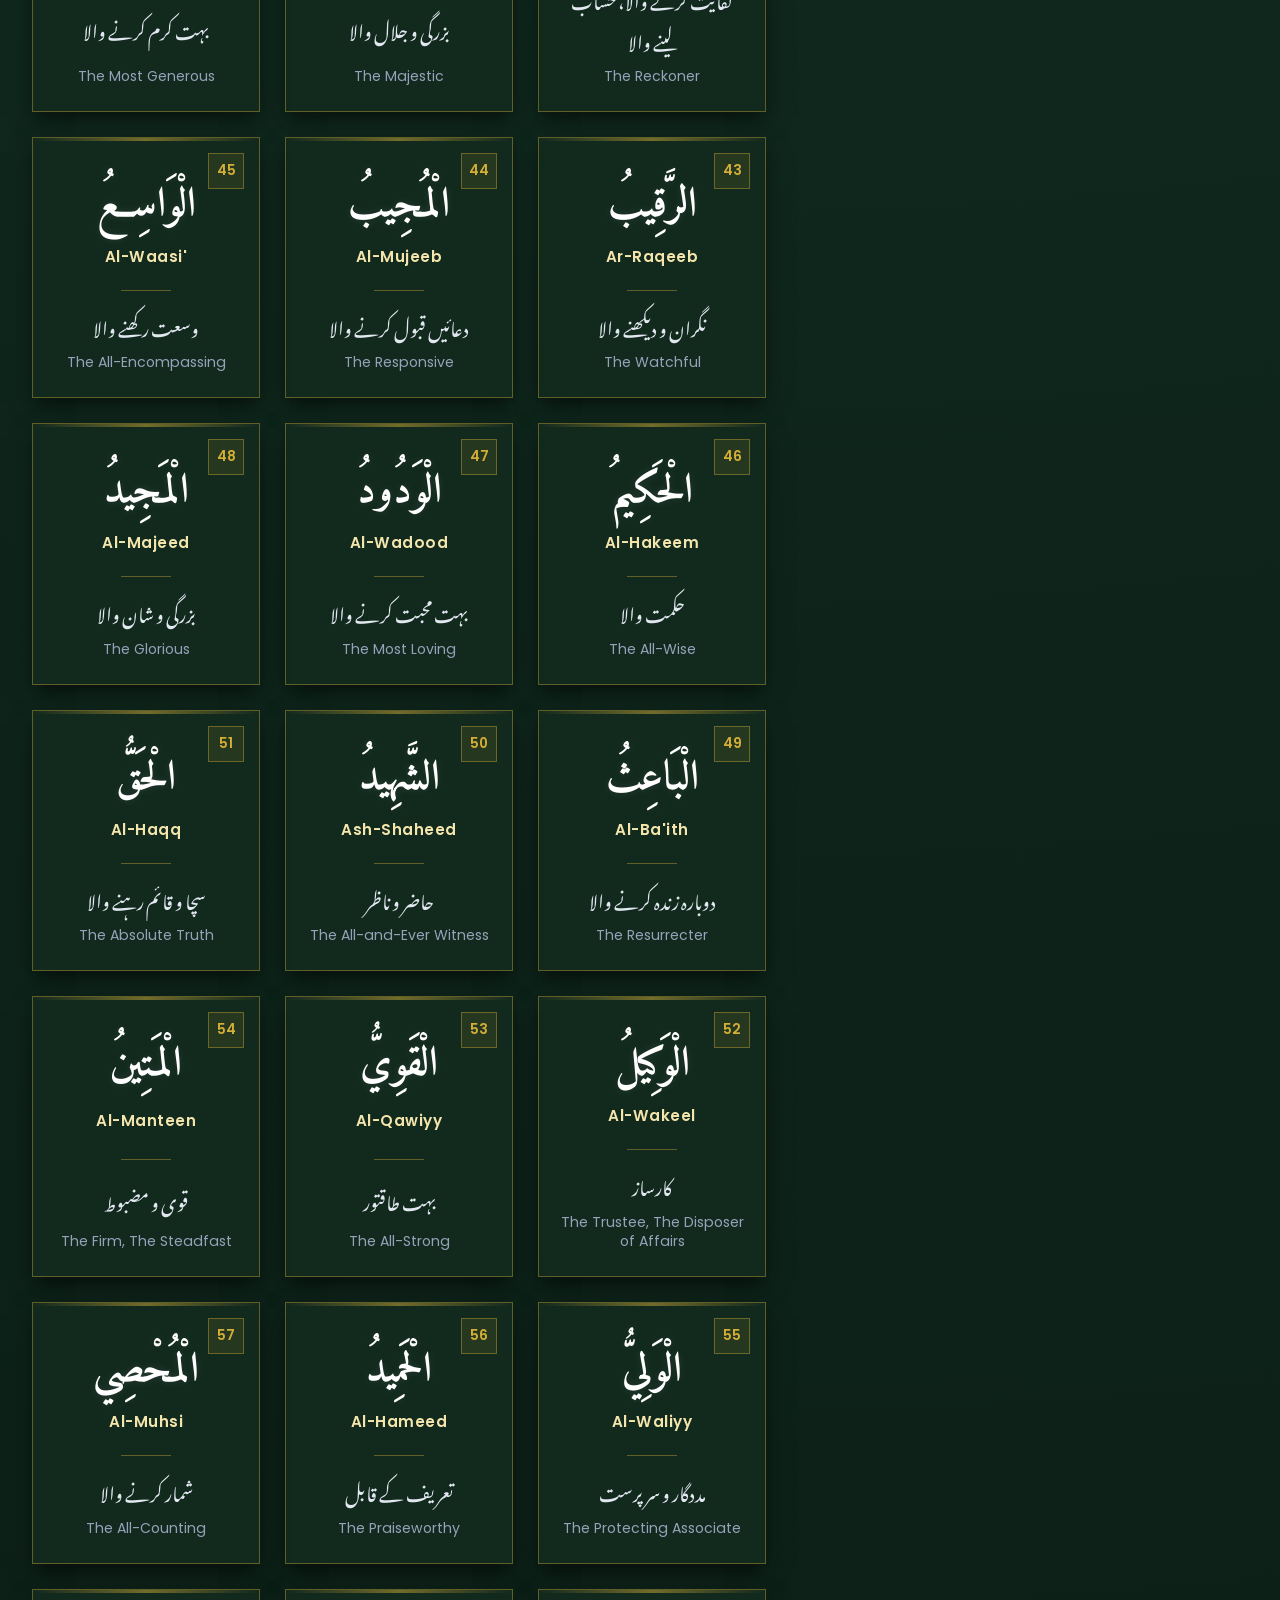
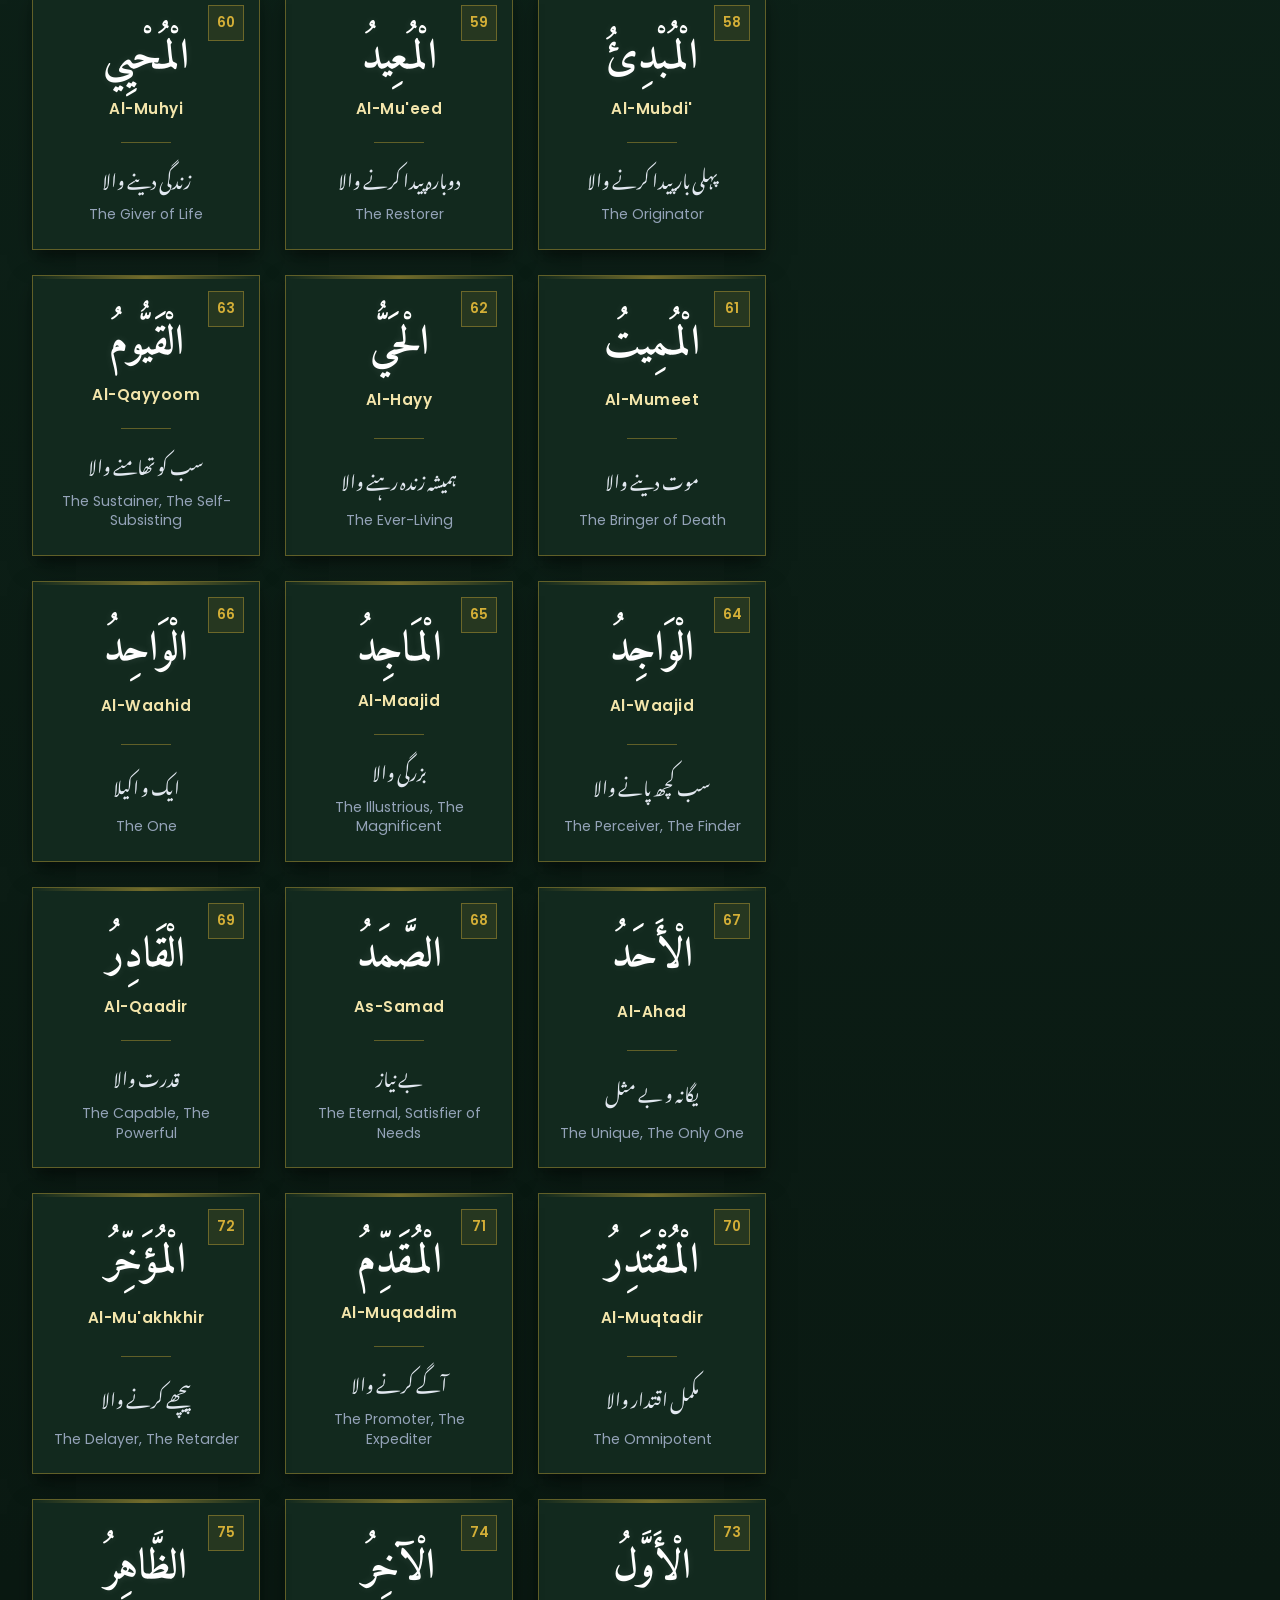
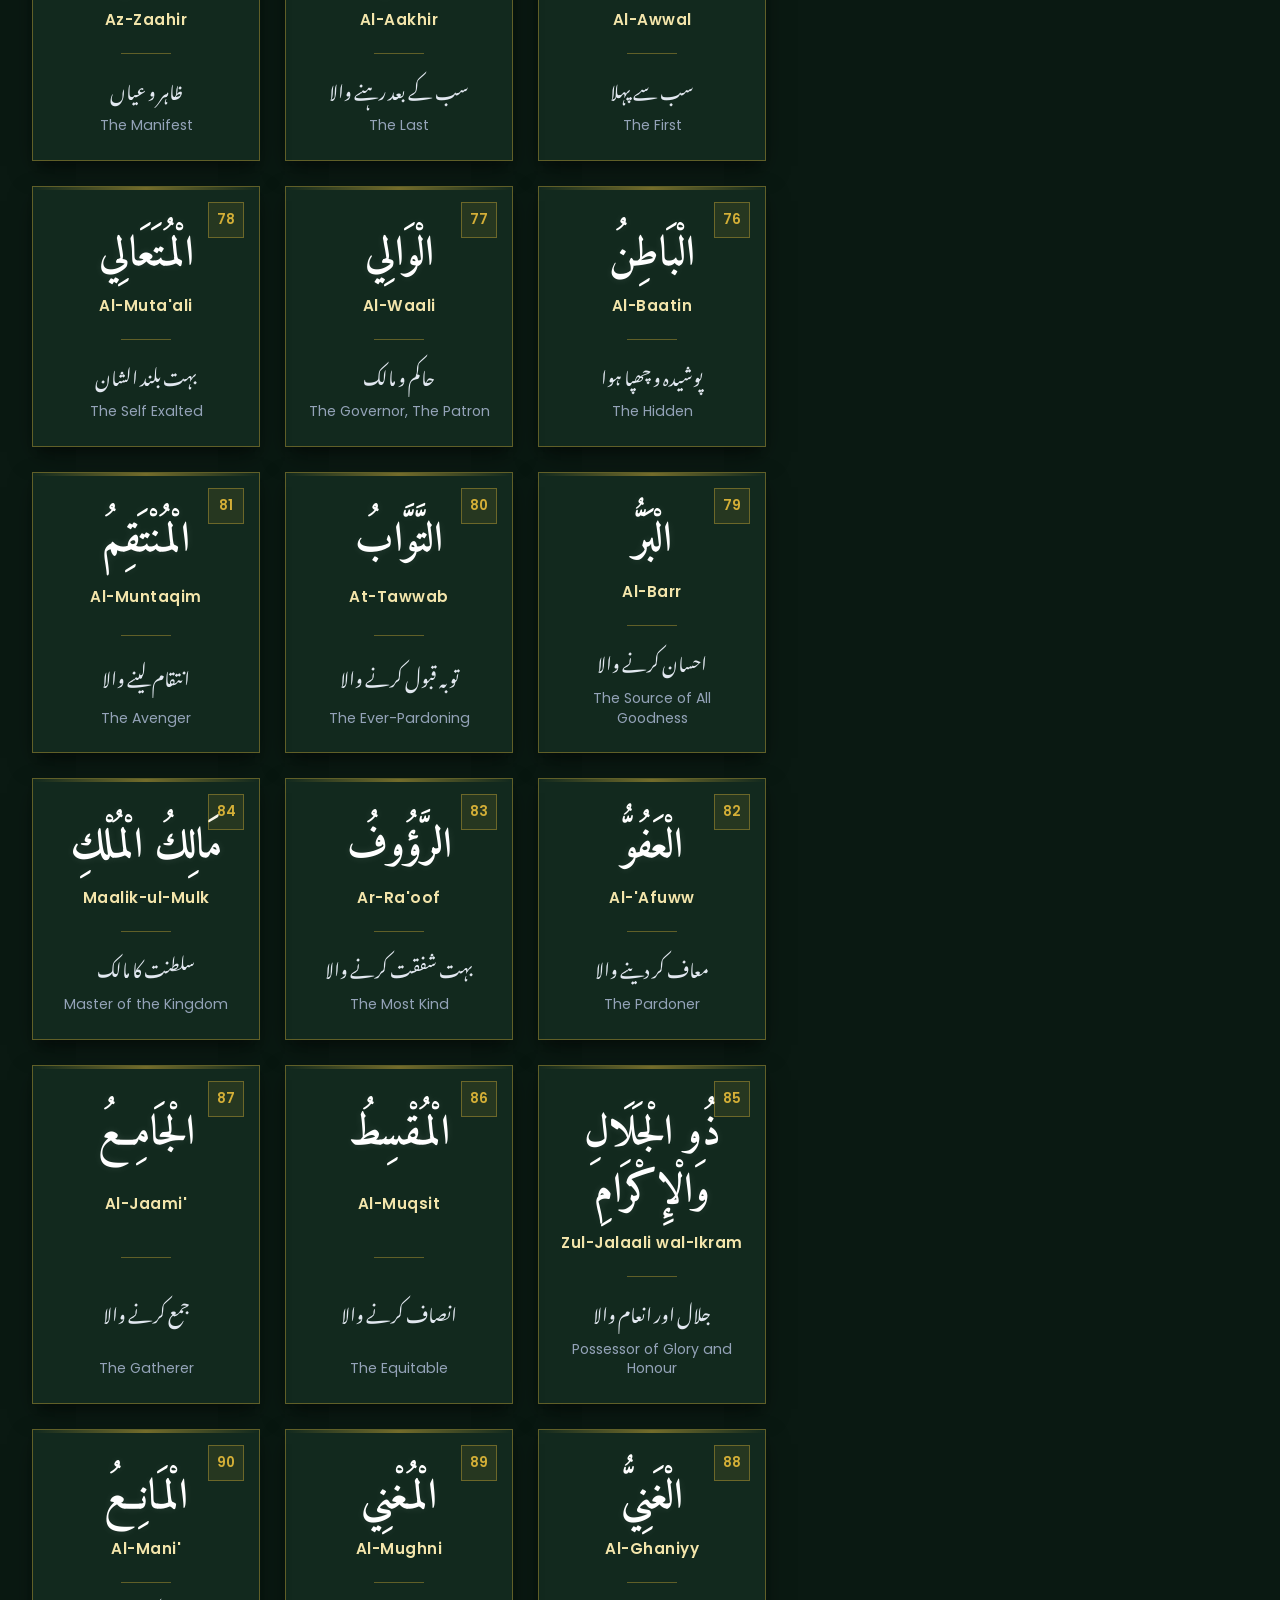
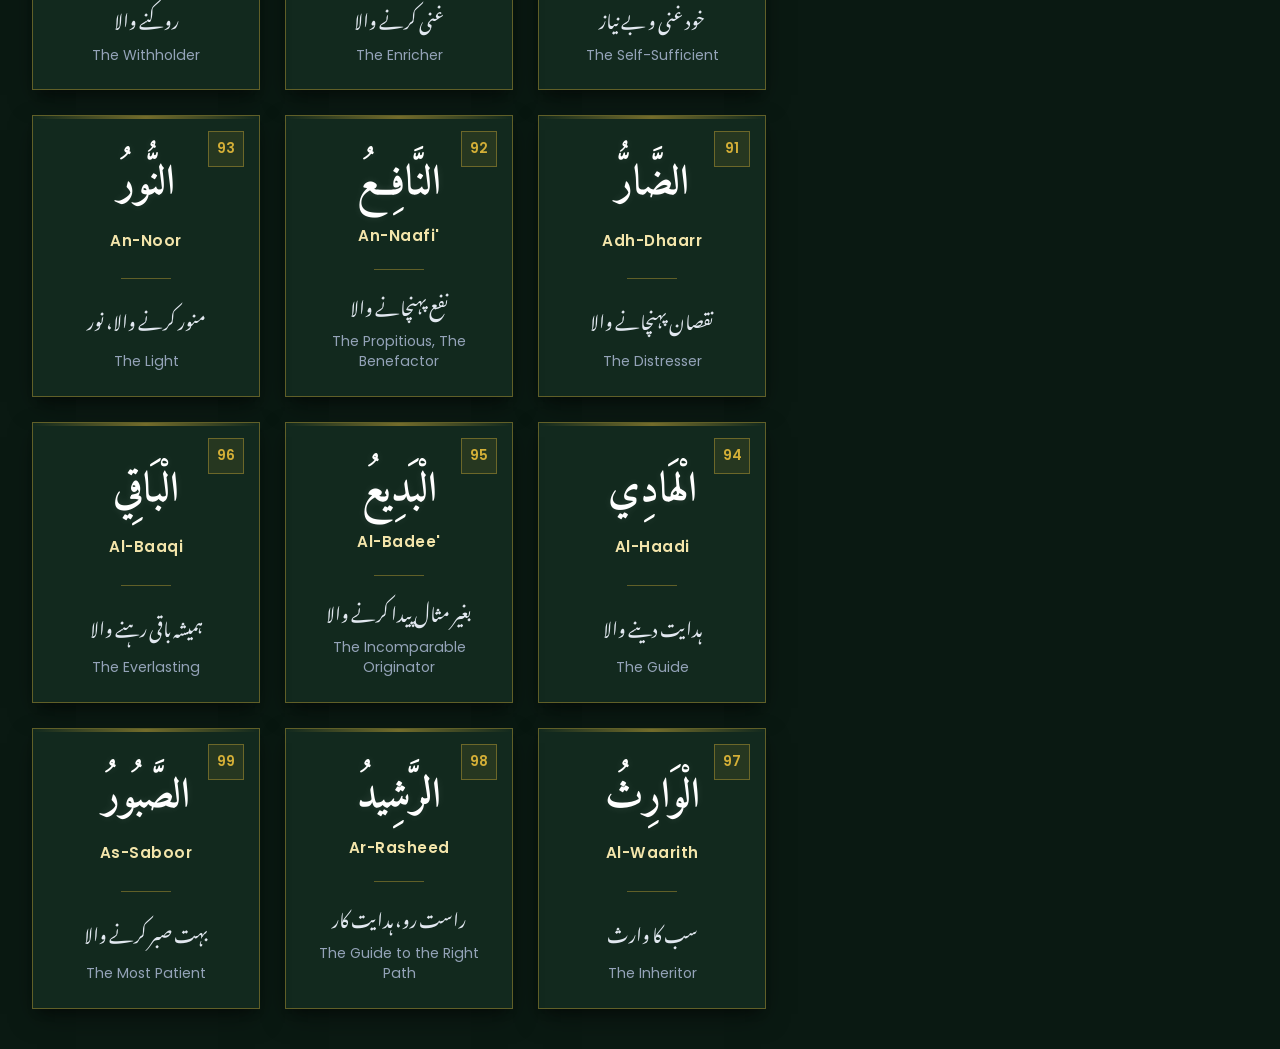
==== commit c16137be: "Enhance styling and layout in index.html Added Font Awesome and component stylesheets, updated layou" ====
--- a/Allah/index.html
+++ b/Allah/index.html
@@ -4,12 +4,21 @@
     <meta charset="UTF-8">
     <meta name="viewport" content="width=device-width, initial-scale=1.0">
     <title>أسماء الله الحسنى - 99 Names of Allah</title>
+    
+    <!-- Font Awesome -->
+    <link rel="stylesheet" href="https://cdnjs.cloudflare.com/ajax/libs/font-awesome/6.4.0/css/all.min.css">
+    
     <!-- Google Fonts -->
     <link rel="preconnect" href="https://fonts.googleapis.com">
     <link rel="preconnect" href="https://fonts.gstatic.com" crossorigin>
     <link href="https://fonts.googleapis.com/css2?family=Amiri:ital,wght@0,400;0,700;1,400&family=Noto+Nastaliq+Urdu:wght@400;700&family=Poppins:wght@300;400;600&display=swap" rel="stylesheet">
     
+    <!-- Component Styles -->
+    <link rel="stylesheet" href="components.css">
+    <link rel="stylesheet" href="components-responsive.css">
+    
     <style>
+        /* Page-specific styles */
         :root {
             --bg-primary: #0a1912;
             --bg-card: #12291e;
@@ -34,9 +43,38 @@
             color: var(--text-urdu);
             font-family: 'Poppins', 'Noto Nastaliq Urdu', sans-serif;
             min-height: 100vh;
-            padding: 40px 20px;
-        }
-
+        }
+
+        /* Header placeholder adjustment */
+        #header-placeholder {
+            position: fixed;
+            top: 0;
+            left: 0;
+            width: 100%;
+            z-index: 1000;
+        }
+
+        .app-wrapper {
+            display: flex;
+            margin-top: 140px;
+            min-height: calc(100vh - 140px);
+            flex-direction: row-reverse;
+        }
+
+        /* Sidebar placeholder - right side */
+        #sidebar-placeholder {
+            order: 2;
+            flex-shrink: 0;
+        }
+
+        .main-panel {
+            flex: 1;
+            padding: 30px 32px 40px 32px;
+            overflow-y: auto;
+            order: 1;
+        }
+
+        /* Content Styles */
         .header {
             text-align: center;
             margin-bottom: 30px;
@@ -57,14 +95,13 @@
             direction: ltr;
         }
 
-        /* Audio Player Section */
         .audio-container {
             max-width: 500px;
             margin: 0 auto 20px auto;
             background: var(--bg-card);
             border: 1px solid var(--border-gold);
             padding: 16px 20px;
-            border-radius: 0; /* Sharp square corners */
+            border-radius: 0;
             text-align: center;
             box-shadow: var(--shadow-card);
         }
@@ -81,7 +118,7 @@
             width: 100%;
             height: 40px;
             outline: none;
-            border-radius: 0; /* Sharp corners for audio player control */
+            border-radius: 0;
         }
 
         .search-container {
@@ -93,7 +130,7 @@
         .search-container input {
             width: 100%;
             padding: 14px 20px;
-            border-radius: 0; /* Sharp square corners */
+            border-radius: 0;
             border: 1px solid var(--border-gold);
             background: rgba(18, 41, 30, 0.8);
             color: #fff;
@@ -109,20 +146,24 @@
             box-shadow: 0 0 15px rgba(212, 175, 55, 0.3);
         }
 
-        /* Responsive Grid: 3 cards per row on Desktop */
+        .search-container input::placeholder {
+            color: #94a3b8;
+            direction: ltr;
+        }
+
         .names-grid {
             display: grid;
             grid-template-columns: repeat(3, 1fr);
             gap: 25px;
             max-width: 1280px;
             margin: 0 auto;
-            direction: rtl; /* Flow starts from Urdu/Right side */
+            direction: rtl;
         }
 
         .card {
             background: var(--bg-card);
             border: 1px solid var(--border-gold);
-            border-radius: 0; /* Sharp square corners */
+            border-radius: 0;
             padding: 24px 20px;
             position: relative;
             display: flex;
@@ -157,7 +198,6 @@
             opacity: 1;
         }
 
-        /* Square Number Badge on Right Side */
         .number-badge {
             position: absolute;
             top: 15px;
@@ -166,7 +206,7 @@
             height: 36px;
             background: rgba(212, 175, 55, 0.1);
             border: 1px solid var(--border-gold);
-            border-radius: 0; /* Sharp square corners */
+            border-radius: 0;
             color: var(--accent-gold);
             font-size: 0.85rem;
             font-weight: 600;
@@ -225,43 +265,107 @@
             }
         }
 
+        @media (max-width: 768px) {
+            .app-wrapper {
+                margin-top: 110px;
+                min-height: calc(100vh - 110px);
+            }
+            
+            .main-panel {
+                padding: 20px 16px 30px 16px;
+            }
+            
+            .header h1 {
+                font-size: 2.2rem;
+            }
+        }
+
         @media (max-width: 640px) {
             .names-grid {
                 grid-template-columns: 1fr;
-            }
+                gap: 16px;
+            }
+            
             .header h1 {
-                font-size: 2.4rem;
-            }
+                font-size: 1.8rem;
+            }
+            
             .arabic-name {
-                font-size: 2.2rem;
+                font-size: 2rem;
+            }
+            
+            .main-panel {
+                padding: 16px 12px 20px 12px;
             }
         }
     </style>
 </head>
 <body>
 
-    <div class="header">
-        <h1>أسماء الله الحسنى</h1>
-        <p>The 99 Beautiful Names of Allah</p>
+    <!-- Header Placeholder -->
+    <div id="header-placeholder"></div>
+
+    <div class="app-wrapper">
+        <!-- Sidebar Placeholder -->
+        <div id="sidebar-placeholder"></div>
+
+        <!-- Main Content -->
+        <main class="main-panel">
+            <div class="header">
+                <h1>         -         </h1>
+                <h1>أسماء الله الحسنى</h1>
+                <p>The 99 Beautiful Names of Allah</p>
+            </div>
+
+            <div class="audio-container">
+                <div class="audio-title">🎵 Asma-ul-Husna — The 99 Names</div>
+                <audio controls preload="none">
+                    <source src="Asma-ul-Husna _ The 99 Names _ Atif Aslam.mp4" type="audio/mpeg">
+                    Your browser does not support the audio element.
+                </audio>
+            </div>
+
+            <div class="search-container">
+                <input type="text" id="searchInput" placeholder="تلاش کریں / Search by name or meaning..." onkeyup="filterCards()">
+            </div>
+
+            <div class="names-grid" id="namesGrid"></div>
+        </main>
     </div>
 
-    <!-- Audio Link / Player Option Before Search -->
-    <div class="audio-container">
-        <div class="audio-title">🎵 Asma-ul-Husna — The 99 Names (Atif Aslam)</div>
-        <audio controls preload="none">
-            <source src="Asma-ul-Husna _ The 99 Names _ Atif Aslam.mp4" type="audio/mpeg">
-            Your browser does not support the audio element.
-        </audio>
-    </div>
-
-    <!-- Search Input Bar -->
-    <div class="search-container">
-        <input type="text" id="searchInput" placeholder="تلاش کریں / Search by name or meaning..." onkeyup="filterCards()">
-    </div>
-
-    <div class="names-grid" id="namesGrid"></div>
-
+    <script src="components.js"></script>
     <script>
+        // Load Header and Sidebar
+        function loadComponents() {
+            fetch('header.html')
+                .then(response => response.text())
+                .then(data => {
+                    document.getElementById('header-placeholder').innerHTML = data;
+                })
+                .catch(err => console.error('Error loading header:', err));
+
+            fetch('sidebar.html')
+                .then(response => response.text())
+                .then(data => {
+                    document.getElementById('sidebar-placeholder').innerHTML = data;
+                })
+                .catch(err => console.error('Error loading sidebar:', err));
+        }
+
+        // Initialize everything
+        window.onload = function() {
+            loadComponents();
+            
+            setTimeout(() => {
+                if (typeof window.initHeaderAndSidebar === 'function') {
+                    window.initHeaderAndSidebar();
+                }
+            }, 400);
+
+            renderCards(allahNames);
+        };
+
+        // ===== 99 Names Data =====
         const allahNames = [
             { id: 1, arabic: "الرَّحْمَٰنُ", transliteration: "Ar-Rahmaan", urdu: "بے حد رحم کرنے والا", english: "The Most or Entirely Merciful" },
             { id: 2, arabic: "الرَّحِيمُ", transliteration: "Ar-Raheem", urdu: "نہایت مہربان", english: "The Bestower of Mercy" },
@@ -394,9 +498,6 @@
             );
             renderCards(filtered);
         }
-
-        // Initial render
-        renderCards(allahNames);
     </script>
 </body>
-</html>+</html>
